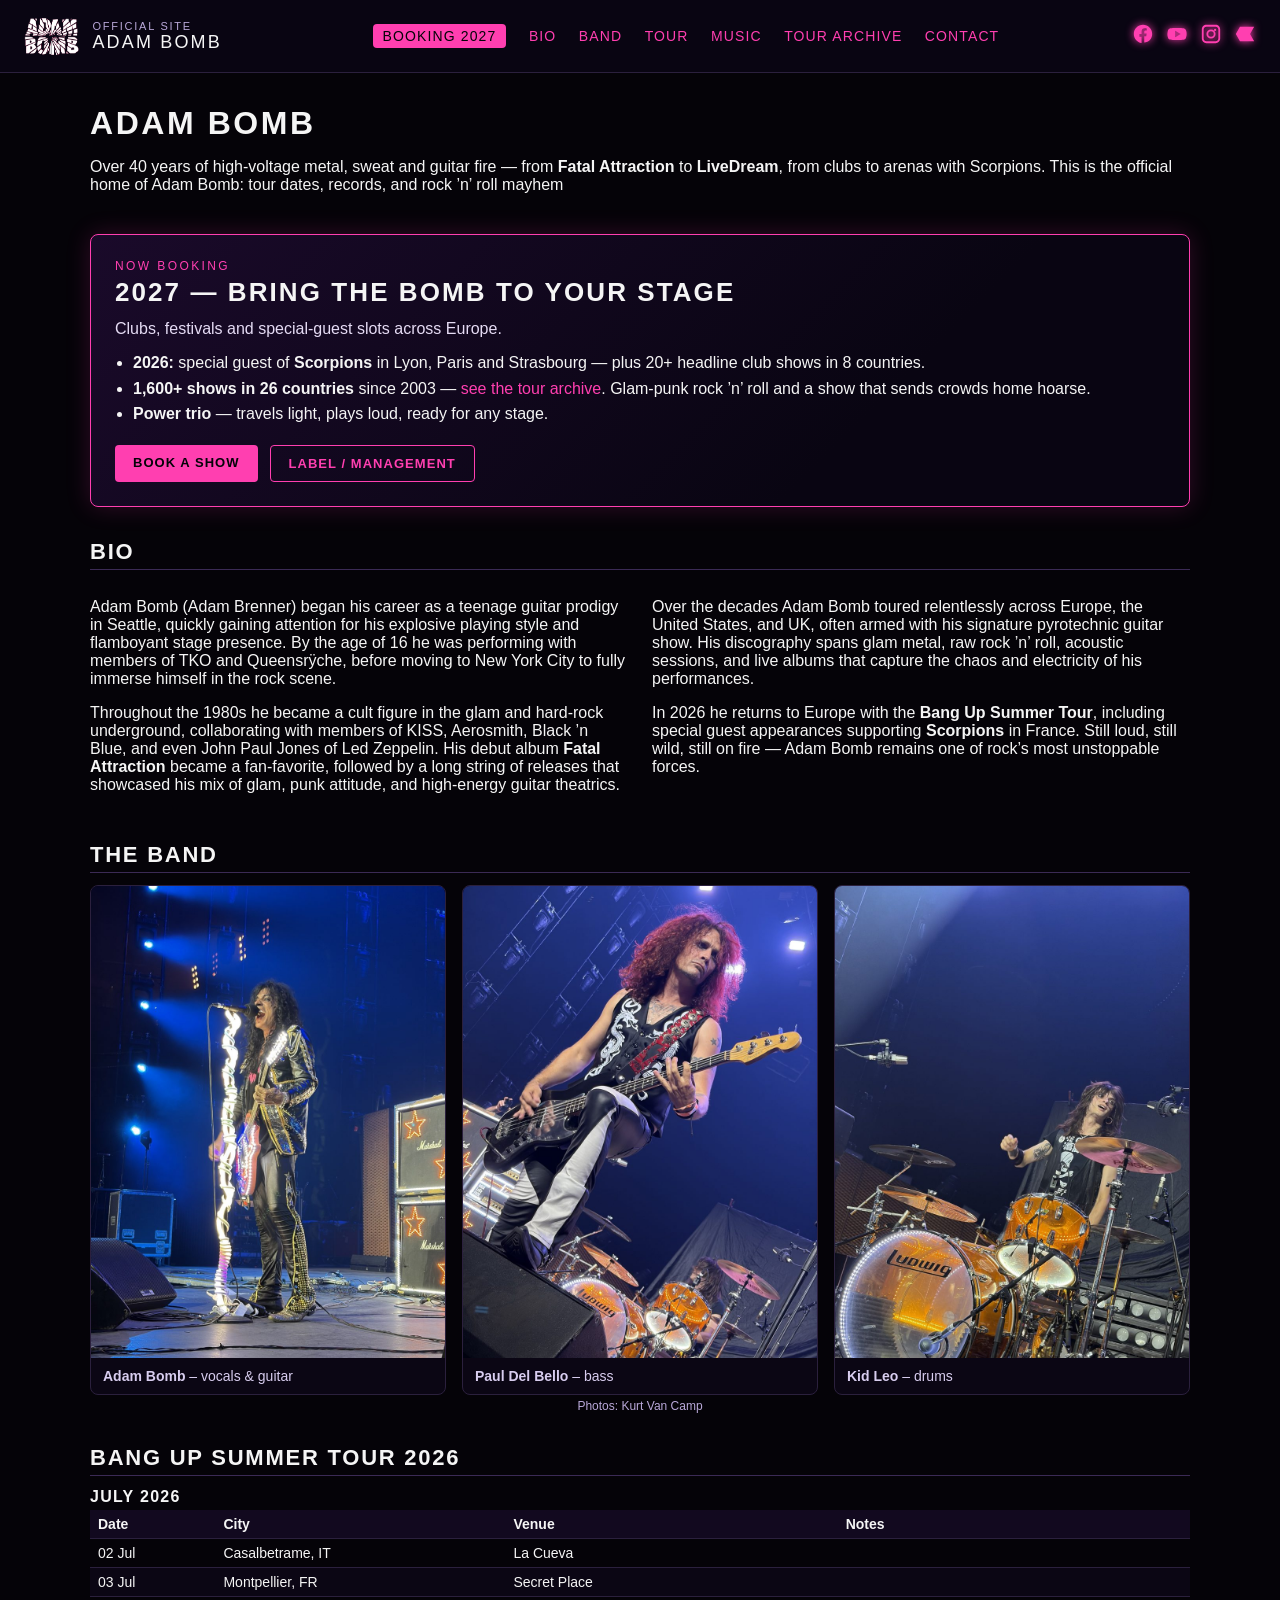
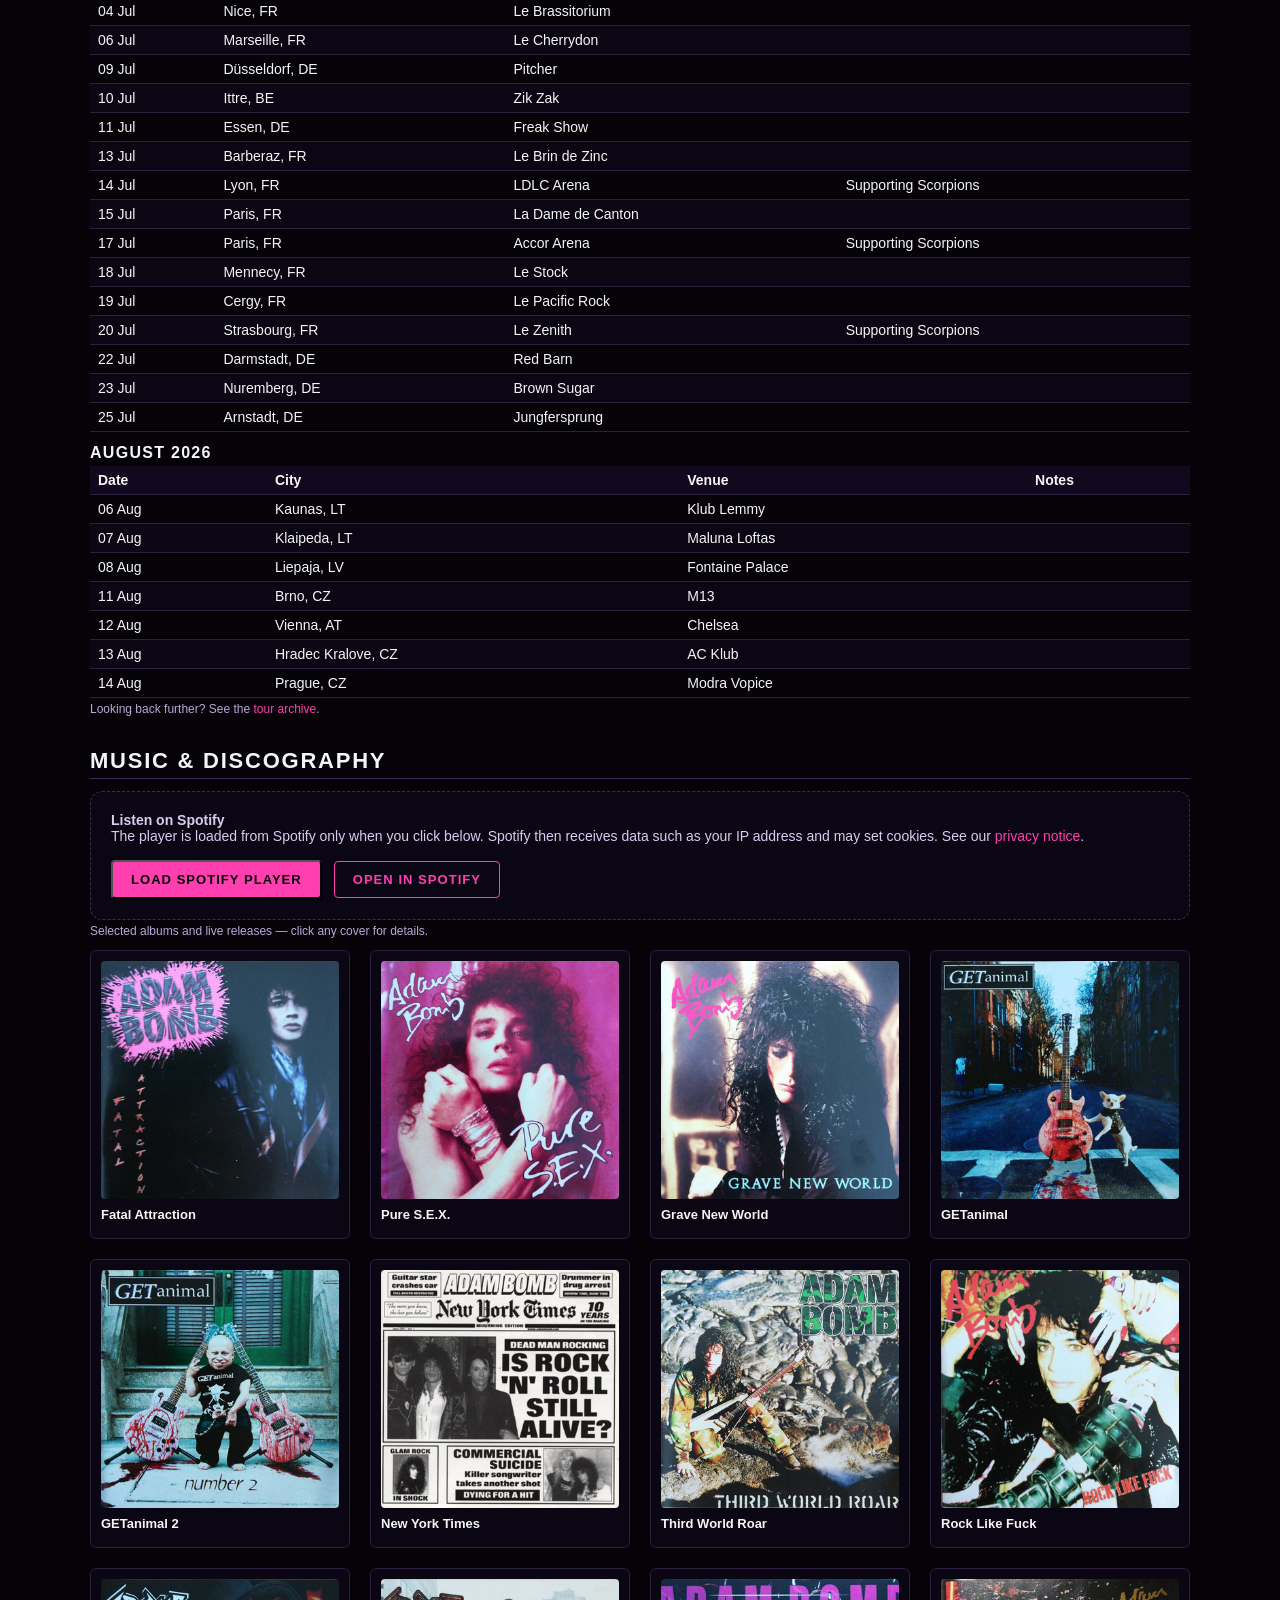
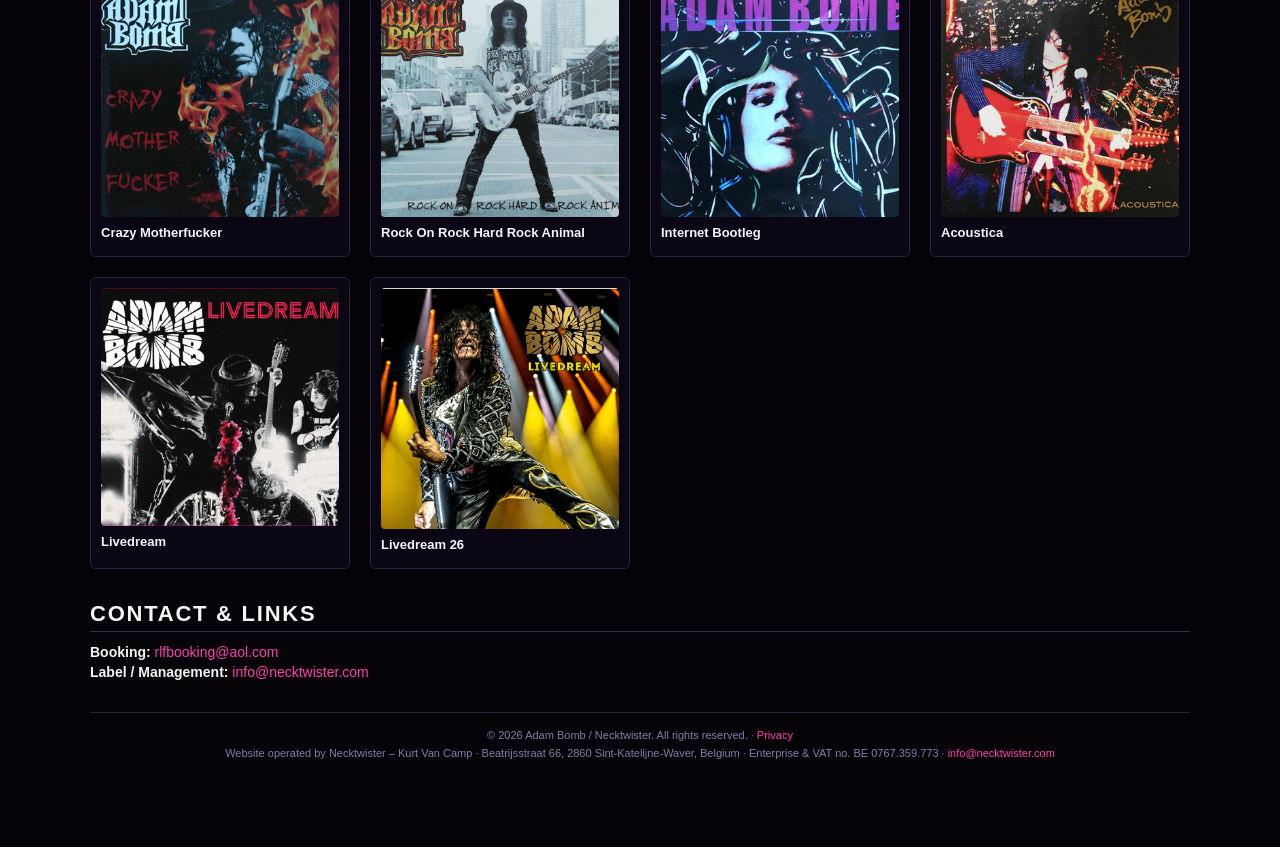
==== index.html @ 9a9ea88e "Footer: correct street name, add VAT Co-Authored-By: Claude Opus 5.5 <noreply@anthropic.com> Claude-" ====
<!DOCTYPE html>
<html lang="en">
<head>
  <meta charset="UTF-8">
  <title>Adam Bomb – Official</title>
  <meta name="viewport" content="width=device-width, initial-scale=1">

  <!-- External CSS -->
  <link rel="stylesheet" href="assets/css/style.css">

  <!-- AUTO TOUR SCRIPT -->
  <script>
    const tourData = {
      "July 2026": [
        { date: "02 Jul", city: "Casalbetrame, IT", venue: "La Cueva", notes: "" },
        { date: "03 Jul", city: "Montpellier, FR", venue: "Secret Place", notes: "" },
        { date: "04 Jul", city: "Nice, FR", venue: "Le Brassitorium", notes: "" },
        { date: "06 Jul", city: "Marseille, FR", venue: "Le Cherrydon", notes: "" },
        { date: "09 Jul", city: "Düsseldorf, DE", venue: "Pitcher", notes: "" },
        { date: "10 Jul", city: "Ittre, BE", venue: "Zik Zak", notes: "" },
        { date: "11 Jul", city: "Essen, DE", venue: "Freak Show", notes: "" },
        { date: "13 Jul", city: "Barberaz, FR", venue: "Le Brin de Zinc", notes: "" },
        { date: "14 Jul", city: "Lyon, FR", venue: "LDLC Arena", notes: "Supporting Scorpions" },
        { date: "15 Jul", city: "Paris, FR", venue: "La Dame de Canton", notes: "" },
        { date: "17 Jul", city: "Paris, FR", venue: "Accor Arena", notes: "Supporting Scorpions" },
        { date: "18 Jul", city: "Mennecy, FR", venue: "Le Stock", notes: "" },
        { date: "19 Jul", city: "Cergy, FR", venue: "Le Pacific Rock", notes: "" },
        { date: "20 Jul", city: "Strasbourg, FR", venue: "Le Zenith", notes: "Supporting Scorpions" },
        { date: "22 Jul", city: "Darmstadt, DE", venue: "Red Barn", notes: "" },
        { date: "23 Jul", city: "Nuremberg, DE", venue: "Brown Sugar", notes: "" },
        { date: "25 Jul", city: "Arnstadt, DE", venue: "Jungfersprung", notes: "" }
      ],
      "August 2026": [
        { date: "06 Aug", city: "Kaunas, LT", venue: "Klub Lemmy", notes: "" },
        { date: "07 Aug", city: "Klaipeda, LT", venue: "Maluna Loftas", notes: "" },
        { date: "08 Aug", city: "Liepaja, LV", venue: "Fontaine Palace", notes: "" },
        { date: "11 Aug", city: "Brno, CZ", venue: "M13", notes: "" },
        { date: "12 Aug", city: "Vienna, AT", venue: "Chelsea", notes: "" },
        { date: "13 Aug", city: "Hradec Kralove, CZ", venue: "AC Klub", notes: "" },
        { date: "14 Aug", city: "Prague, CZ", venue: "Modra Vopice", notes: "" }
      ]
    };

    function renderTourData() {
      const container = document.getElementById("tour-auto");
      container.innerHTML = "";

      Object.keys(tourData).forEach(month => {
        const section = document.createElement("div");

        section.innerHTML = `
          <h3>${month}</h3>
          <div class="table-wrapper">
            <table>
              <thead>
                <tr><th>Date</th><th>City</th><th>Venue</th><th>Notes</th></tr>
              </thead>
              <tbody>
                ${tourData[month].map(show => `
                  <tr>
                    <td>${show.date}</td>
                    <td>${show.city}</td>
                    <td>${show.venue}</td>
                    <td>${show.notes}</td>
                  </tr>
                `).join("")}
              </tbody>
            </table>
          </div>
        `;
        container.appendChild(section);
      });
    }

    document.addEventListener("DOMContentLoaded", renderTourData);
  </script>

</head>

<body>

<header>
  <div class="logo">
    <img src="assets/img/misc/logo.png" alt="Adam Bomb logo">
    <div>
      <div class="logo-sub">Official site</div>
      <div class="logo-title">ADAM BOMB</div>
    </div>
  </div>

  <nav class="main-nav">
    <a href="#booking" class="nav-cta">Booking 2027</a>
    <a href="#bio">Bio</a>
    <a href="#band">Band</a>
    <a href="#tour">Tour</a>
    <a href="#music">Music</a>
    <a href="tour-archive.html">Tour archive</a>
    <a href="#contact">Contact</a>
  </nav>

  <div class="social-icons">
    <a href="https://www.facebook.com/adambomb2020" target="_blank"><img src="assets/img/misc/icon-facebook-pink.svg"></a>
    <a href="https://www.youtube.com/@flashpaper88" target="_blank"><img src="assets/img/misc/icon-youtube-pink.svg"></a>
    <a href="https://www.instagram.com/adambomb.x/" target="_blank"><img src="assets/img/misc/icon-instagram-pink.svg"></a>
    <a href="https://adambomb.bandcamp.com" target="_blank"><img src="assets/img/misc/icon-bandcamp-pink.svg"></a>
  </div>
</header>

<main>

<section class="hero">
  <div class="hero-text">
    <h1>Adam Bomb</h1>
    <p>Over 40 years of high‑voltage metal, sweat and guitar fire — from <strong>Fatal Attraction</strong> to <strong>LiveDream</strong>, from clubs to arenas with Scorpions. This is the official home of Adam Bomb: tour dates, records, and rock ’n’ roll mayhem</p>
  </div>
</section>

<section id="booking" class="booking">
  <div class="booking-kicker">Now booking</div>
  <h2>2027 — Bring the Bomb to your stage</h2>
  <p class="booking-lead">Clubs, festivals and special-guest slots across Europe.</p>
  <ul class="booking-points">
    <li><strong>2026:</strong> special guest of <strong>Scorpions</strong> in Lyon, Paris and Strasbourg — plus 20+ headline club shows in 8 countries.</li>
    <li><strong>1,600+ shows in 26 countries</strong> since 2003 — <a href="tour-archive.html">see the tour archive</a>. Glam-punk rock ’n’ roll and a show that sends crowds home hoarse.</li>
    <li><strong>Power trio</strong> — travels light, plays loud, ready for any stage.</li>
  </ul>
  <div class="booking-actions">
    <a class="btn" href="mailto:rlfbooking@aol.com?subject=Booking%20Adam%20Bomb%202027">Book a show</a>
    <a class="btn btn-ghost" href="mailto:info@necktwister.com?subject=Adam%20Bomb%202027">Label / management</a>
  </div>
</section>

<section id="bio" class="section">
  <h2>Bio</h2>
  <div class="two-col">
    <div>
      <p>Adam Bomb (Adam Brenner) began his career as a teenage guitar prodigy in Seattle, quickly gaining attention for his explosive playing style and flamboyant stage presence. By the age of 16 he was performing with members of TKO and Queensrÿche, before moving to New York City to fully immerse himself in the rock scene.</p>

        <p>Throughout the 1980s he became a cult figure in the glam and hard‑rock underground, collaborating with members of KISS, Aerosmith, Black ’n Blue, and even John Paul Jones of Led Zeppelin. His debut album <strong>Fatal Attraction</strong> became a fan‑favorite, followed by a long string of releases that showcased his mix of glam, punk attitude, and high‑energy guitar theatrics.</p>
      </div>

      <div>
        <p>Over the decades Adam Bomb toured relentlessly across Europe, the United States, and UK, often armed with his signature pyrotechnic guitar show. His discography spans glam metal, raw rock ’n’ roll, acoustic sessions, and live albums that capture the chaos and electricity of his performances.</p>

        <p>In 2026 he returns to Europe with the <strong>Bang Up Summer Tour</strong>, including special guest appearances supporting <strong>Scorpions</strong> in France. Still loud, still wild, still on fire — Adam Bomb remains one of rock’s most unstoppable forces.</p>
    </div>
  </div>
</section>

<section id="band" class="section">
  <h2>The Band</h2>
  <div class="band-grid">
    <figure>
      <img src="assets/img/band/adam-vocals-guitar.jpg" alt="Adam Bomb live on vocals and guitar" loading="lazy">
      <figcaption><strong>Adam Bomb</strong> – vocals &amp; guitar</figcaption>
    </figure>
    <figure>
      <img src="assets/img/band/bass.jpg" alt="Paul Del Bello live on bass" loading="lazy">
      <figcaption><strong>Paul Del Bello</strong> – bass</figcaption>
    </figure>
    <figure>
      <img src="assets/img/band/drums.jpg" alt="Kid Leo live on drums" loading="lazy">
      <figcaption><strong>Kid Leo</strong> – drums</figcaption>
    </figure>
  </div>
  <p class="note center">Photos: Kurt Van Camp</p>
</section>

<section id="tour" class="section">
  <h2>Bang Up Summer Tour 2026</h2>
  <div id="tour-auto"></div>
  <p class="note">Looking back further? See the <a href="tour-archive.html">tour archive</a>.</p>
</section>

<section id="music" class="section">
  <h2>Music & Discography</h2>

  <div class="spotify-consent" id="spotify-consent">
    <p><strong>Listen on Spotify</strong><br>
    The player is loaded from Spotify only when you click below. Spotify then receives data such as your IP address and may set cookies. See our <a href="privacy.html">privacy notice</a>.</p>
    <button type="button" class="btn" id="spotify-load">Load Spotify player</button>
    <a class="btn btn-ghost" href="https://open.spotify.com/playlist/37i9dQZF1DZ06evO0WtPV8" target="_blank" rel="noopener">Open in Spotify</a>
  </div>
  <script>
    document.getElementById("spotify-load").addEventListener("click", function () {
      var box = document.getElementById("spotify-consent");
      var f = document.createElement("iframe");
      f.src = "https://open.spotify.com/embed/playlist/37i9dQZF1DZ06evO0WtPV8";
      f.width = "100%"; f.height = "352"; f.style.border = "0"; f.style.borderRadius = "12px";
      f.allow = "autoplay; clipboard-write; encrypted-media; fullscreen; picture-in-picture";
      f.title = "Adam Bomb on Spotify";
      box.replaceWith(f);
    });
  </script>

  <p class="note">Selected albums and live releases — click any cover for details.</p>

  <div class="discography-grid">

    <article class="release-card">
      <img src="assets/img/albums/fatalattraction.jpg" alt="Fatal Attraction">
      <div class="release-meta"><strong>Fatal Attraction</strong></div>
    </article>

    <article class="release-card">
      <img src="assets/img/albums/puresex.jpg" alt="Pure S.E.X.">
      <div class="release-meta"><strong>Pure S.E.X.</strong></div>
    </article>

    <article class="release-card">
      <img src="assets/img/albums/gravenewworld.jpg" alt="Grave New World">
      <div class="release-meta"><strong>Grave New World</strong></div>
    </article>

    <article class="release-card">
      <img src="assets/img/albums/getanimal1.jpg" alt="GETanimal">
      <div class="release-meta"><strong>GETanimal</strong></div>
    </article>

    <article class="release-card">
      <img src="assets/img/albums/getanimal2.jpg" alt="GETanimal 2">
      <div class="release-meta"><strong>GETanimal 2</strong></div>
    </article>

    <article class="release-card">
      <img src="assets/img/albums/newyorktimes.jpg" alt="New York Times">
      <div class="release-meta"><strong>New York Times</strong></div>
    </article>

    <article class="release-card">
      <img src="assets/img/albums/thirdworldroar.jpg" alt="Third World Roar">
      <div class="release-meta"><strong>Third World Roar</strong></div>
    </article>

    <article class="release-card">
      <img src="assets/img/albums/rocklikefuck.jpg" alt="Rock Like Fuck">
      <div class="release-meta"><strong>Rock Like Fuck</strong></div>
    </article>

    <article class="release-card">
      <img src="assets/img/albums/crazymotherfucker.jpg" alt="Crazy Motherfucker">
      <div class="release-meta"><strong>Crazy Motherfucker</strong></div>
    </article>

    <article class="release-card">
      <img src="assets/img/albums/rockonrockhard.jpg" alt="Rock On Rock Hard Rock Animal">
      <div class="release-meta"><strong>Rock On Rock Hard Rock Animal</strong></div>
    </article>

    <article class="release-card">
      <img src="assets/img/albums/internetbootleg.jpg" alt="Internet Bootleg">
      <div class="release-meta"><strong>Internet Bootleg</strong></div>
    </article>

    <article class="release-card">
      <img src="assets/img/albums/acoustica.jpg" alt="Acoustica">
      <div class="release-meta"><strong>Acoustica</strong></div>
    </article>

    <article class="release-card">
      <img src="assets/img/albums/livedream.jpg" alt="Livedream">
      <div class="release-meta"><strong>Livedream</strong></div>
    </article>

    <!-- NEW LIVEDREAM 26 -->
    <article class="release-card">
      <img src="assets/img/albums/livedream26front.png" alt="Livedream 26">
      <div class="release-meta"><strong>Livedream 26</strong></div>
    </article>

  </div>
</section>

<section id="contact" class="section">
  <h2>Contact & links</h2>
  <ul class="contact-list">
    <li><strong>Booking:</strong> <a href="mailto:rlfbooking@aol.com">rlfbooking@aol.com</a></li>
    <li><strong>Label / Management:</strong> <a href="mailto:info@necktwister.com">info@necktwister.com</a></li>
  </ul>
</section>

<footer>
  © 2026 Adam Bomb / Necktwister. All rights reserved. · <a href="privacy.html">Privacy</a><br><span class="legal-id">Website operated by Necktwister – Kurt Van Camp · Beatrijsstraat 66, 2860 Sint-Katelijne-Waver, Belgium · Enterprise &amp; VAT no. BE 0767.359.773 · <a href="mailto:info@necktwister.com">info@necktwister.com</a></span>
</footer>

</main>

</body>
</html>
---- assets/css/style.css ----
/* GLOBAL */
body {
  margin: 0;
  font-family: Arial, sans-serif;
  background: #050308;
  color: #f5f5f5;
}

a {
  color: #ff3fb0;
  text-decoration: none;
}

a:hover {
  text-decoration: underline;
}

h1, h2, h3 {
  font-family: Impact, Haettenschweiler, "Arial Narrow Bold", sans-serif;
  letter-spacing: 0.08em;
  text-transform: uppercase;
}

h1 { font-size: 32px; margin: 8px 0 4px; }
h2 { font-size: 22px; margin: 32px 0 12px; border-bottom: 1px solid #3b2a55; padding-bottom: 4px; }
h3 { font-size: 16px; margin: 12px 0 4px; }

main {
  max-width: 1100px;
  margin: 0 auto;
  padding: 24px 16px 64px;
}

.section { margin-top: 24px; }

.center { text-align: center; }

.note {
  font-size: 12px;
  color: #b9a8d9;
  margin-top: 4px;
}

/* HEADER */
header {
  display: flex;
  align-items: center;
  justify-content: space-between;
  padding: 16px 24px;
  background: #090512;
  border-bottom: 1px solid #2b203d;
  position: sticky;
  top: 0;
  z-index: 10;
  flex-wrap: wrap;
  gap: 12px;
}

.logo {
  display: flex;
  align-items: center;
  gap: 12px;
}

.logo img {
  height: 40px;
}

.logo-sub {
  font-size: 11px;
  text-transform: uppercase;
  letter-spacing: 0.16em;
  color: #b9a8d9;
}

.logo-title {
  font-size: 18px;
  letter-spacing: 0.12em;
}

/* NAVIGATION */
.main-nav a {
  margin-left: 18px;
  font-size: 14px;
  text-transform: uppercase;
  letter-spacing: 0.08em;
}

/* SOCIAL ICONS */
.social-icons {
  display: flex;
  align-items: center;
  gap: 12px;
}

.social-icons img {
  width: 22px;
  height: 22px;
  filter: drop-shadow(0 0 4px #ff3fb0);
  transition: transform 0.2s ease;
}

.social-icons img:hover {
  transform: scale(1.15);
}

/* HERO */
.hero {
  display: flex;
  flex-wrap: wrap;
  gap: 24px;
  align-items: flex-start;
  margin-bottom: 24px;
}

.hero-text {
  flex: 1 1 260px;
}

/* TWO COLUMN LAYOUT */
.two-col {
  display: flex;
  flex-wrap: wrap;
  gap: 24px;
}

.two-col > div {
  flex: 1 1 260px;
}

/* BAND PHOTO */
.band-photo img {
  width: 100%;
  border-radius: 6px;
  display: block;
}

/* TABLES */
.table-wrapper {
  overflow-x: auto;
}

table {
  width: 100%;
  border-collapse: collapse;
  font-size: 14px;
  min-width: 600px;
}

th, td {
  padding: 6px 8px;
  border-bottom: 1px solid #2b203d;
}

th {
  text-align: left;
  background: #12091f;
}

tr:nth-child(even) td {
  background: #0b0614;
}

/* DISCOGRAPHY GRID */
.discography-grid {
  display: grid;
  grid-template-columns: repeat(auto-fit, minmax(220px, 1fr));
  gap: 20px;
  margin-top: 12px;
}

.release-card {
  background: #0b0614;
  border: 1px solid #2b203d;
  border-radius: 6px;
  padding: 10px;
  display: flex;
  flex-direction: column;
}

.release-card img {
  width: 100%;
  border-radius: 4px;
  margin-bottom: 8px;
  display: block;
}

.release-meta {
  font-size: 13px;
  margin-bottom: 6px;
}

/* CONTACT */
.contact-list {
  list-style: none;
  padding: 0;
  margin: 0;
  font-size: 14px;
}

.contact-list li {
  margin-bottom: 4px;
}

/* FOOTER */
footer {
  text-align: center;
  font-size: 11px;
  color: #8a7aa8;
  padding: 16px 0 24px;
  border-top: 1px solid #2b203d;
  margin-top: 32px;
}

/* MOBILE RESPONSIVE */
@media (max-width: 700px) {

  header {
    flex-direction: column;
    align-items: flex-start;
  }

  .main-nav {
    display: flex;
    flex-wrap: wrap;
    gap: 12px;
    margin-top: 6px;
  }

  .main-nav a {
    margin-left: 0;
  }

  .social-icons {
    margin-top: 6px;
  }

  h1 { font-size: 26px; }
  h2 { font-size: 20px; }
}

/* NAV CTA */
.main-nav a.nav-cta {
  color: #050308;
  background: #ff3fb0;
  padding: 4px 10px;
  border-radius: 4px;
}
.main-nav a.nav-cta:hover { text-decoration: none; background: #ff6cc4; }

/* BOOKING 2027 */
.booking {
  margin: 8px 0 32px;
  padding: 24px;
  border: 1px solid #ff3fb0;
  border-radius: 8px;
  background: linear-gradient(135deg, #1a0a2a 0%, #090512 70%);
  box-shadow: 0 0 24px rgba(255, 63, 176, 0.18);
}
.booking h2 { border-bottom: none; margin: 4px 0 8px; font-size: 26px; }
.booking-kicker {
  font-size: 12px;
  text-transform: uppercase;
  letter-spacing: 0.2em;
  color: #ff3fb0;
}
.booking-lead { font-size: 16px; margin: 0 0 12px; color: #e6dcf5; }
.booking-points { margin: 0 0 18px; padding-left: 18px; line-height: 1.6; }
.booking-actions { display: flex; flex-wrap: wrap; gap: 12px; }
.btn {
  display: inline-block;
  padding: 10px 18px;
  border-radius: 4px;
  background: #ff3fb0;
  color: #050308;
  font-weight: bold;
  text-transform: uppercase;
  letter-spacing: 0.08em;
  font-size: 13px;
}
.btn:hover { text-decoration: none; background: #ff6cc4; }
.btn-ghost { background: transparent; color: #ff3fb0; border: 1px solid #ff3fb0; }
.btn-ghost:hover { background: rgba(255, 63, 176, 0.12); }

/* TOUR ARCHIVE */
.archive-year { margin-top: 28px; }
.archive-year h2 { display: flex; align-items: baseline; gap: 12px; flex-wrap: wrap; }
.archive-year .tour-name { font-size: 14px; color: #b9a8d9; letter-spacing: 0.06em; }
.year-nav { display: flex; flex-wrap: wrap; gap: 8px; margin: 12px 0; }
.year-nav a { border: 1px solid #3b2a55; border-radius: 4px; padding: 3px 9px; font-size: 13px; }

@media (max-width: 700px) {
  .booking { padding: 18px; }
  .booking h2 { font-size: 22px; }
}

/* TOUR ARCHIVE – stats, search, collapsible years */
.archive-stats { display: flex; flex-wrap: wrap; gap: 12px; margin: 4px 0 16px; }
.archive-stats div { flex: 1 1 140px; background: #0b0614; border: 1px solid #2b203d; border-radius: 6px; padding: 12px 14px; }
.archive-stats strong { display: block; font-family: Impact, Haettenschweiler, "Arial Narrow Bold", sans-serif; font-size: 28px; color: #ff3fb0; letter-spacing: 0.04em; }
.archive-stats span { font-size: 12px; color: #b9a8d9; text-transform: uppercase; letter-spacing: 0.12em; }
.archive-tools input { width: 100%; box-sizing: border-box; padding: 10px 12px; font-size: 15px; background: #0b0614; color: #f5f5f5; border: 1px solid #3b2a55; border-radius: 4px; }
.archive-tools input:focus { outline: none; border-color: #ff3fb0; }
details.archive-year { border-bottom: 1px solid #2b203d; padding: 6px 0; margin-top: 0; }
details.archive-year summary { cursor: pointer; display: flex; align-items: baseline; gap: 12px; flex-wrap: wrap; padding: 10px 0; list-style: none; }
details.archive-year summary::-webkit-details-marker { display: none; }
details.archive-year summary::before { content: "+"; color: #ff3fb0; font-weight: bold; width: 12px; }
details.archive-year[open] summary::before { content: "–"; }
details.archive-year .yr { font-family: Impact, Haettenschweiler, "Arial Narrow Bold", sans-serif; font-size: 22px; letter-spacing: 0.08em; }
details.archive-year .count { margin-left: auto; font-size: 12px; color: #8a7aa8; }

/* SPOTIFY CLICK-TO-LOAD + PRIVACY */
.spotify-consent { border: 1px dashed #3b2a55; border-radius: 12px; padding: 20px; background: #0b0614; display: flex; flex-wrap: wrap; gap: 12px; align-items: center; }
.spotify-consent p { flex: 1 1 100%; margin: 0 0 4px; font-size: 14px; color: #d8cdef; }
.legal h2 { font-size: 18px; margin-top: 28px; }
.legal p, .legal li { line-height: 1.6; color: #e6dcf5; }

/* BAND GRID */
.band-grid { display: grid; grid-template-columns: repeat(3, 1fr); gap: 16px; }
.band-grid figure { margin: 0; background: #0b0614; border: 1px solid #2b203d; border-radius: 8px; overflow: hidden; }
.band-grid img { width: 100%; aspect-ratio: 3 / 4; object-fit: cover; display: block; }
.band-grid figcaption { padding: 10px 12px; font-size: 14px; color: #d8cdef; }
@media (max-width: 700px) { .band-grid { grid-template-columns: 1fr; } }
footer .legal-id { display: inline-block; margin-top: 6px; font-size: 11px; color: #8a7aa8; }
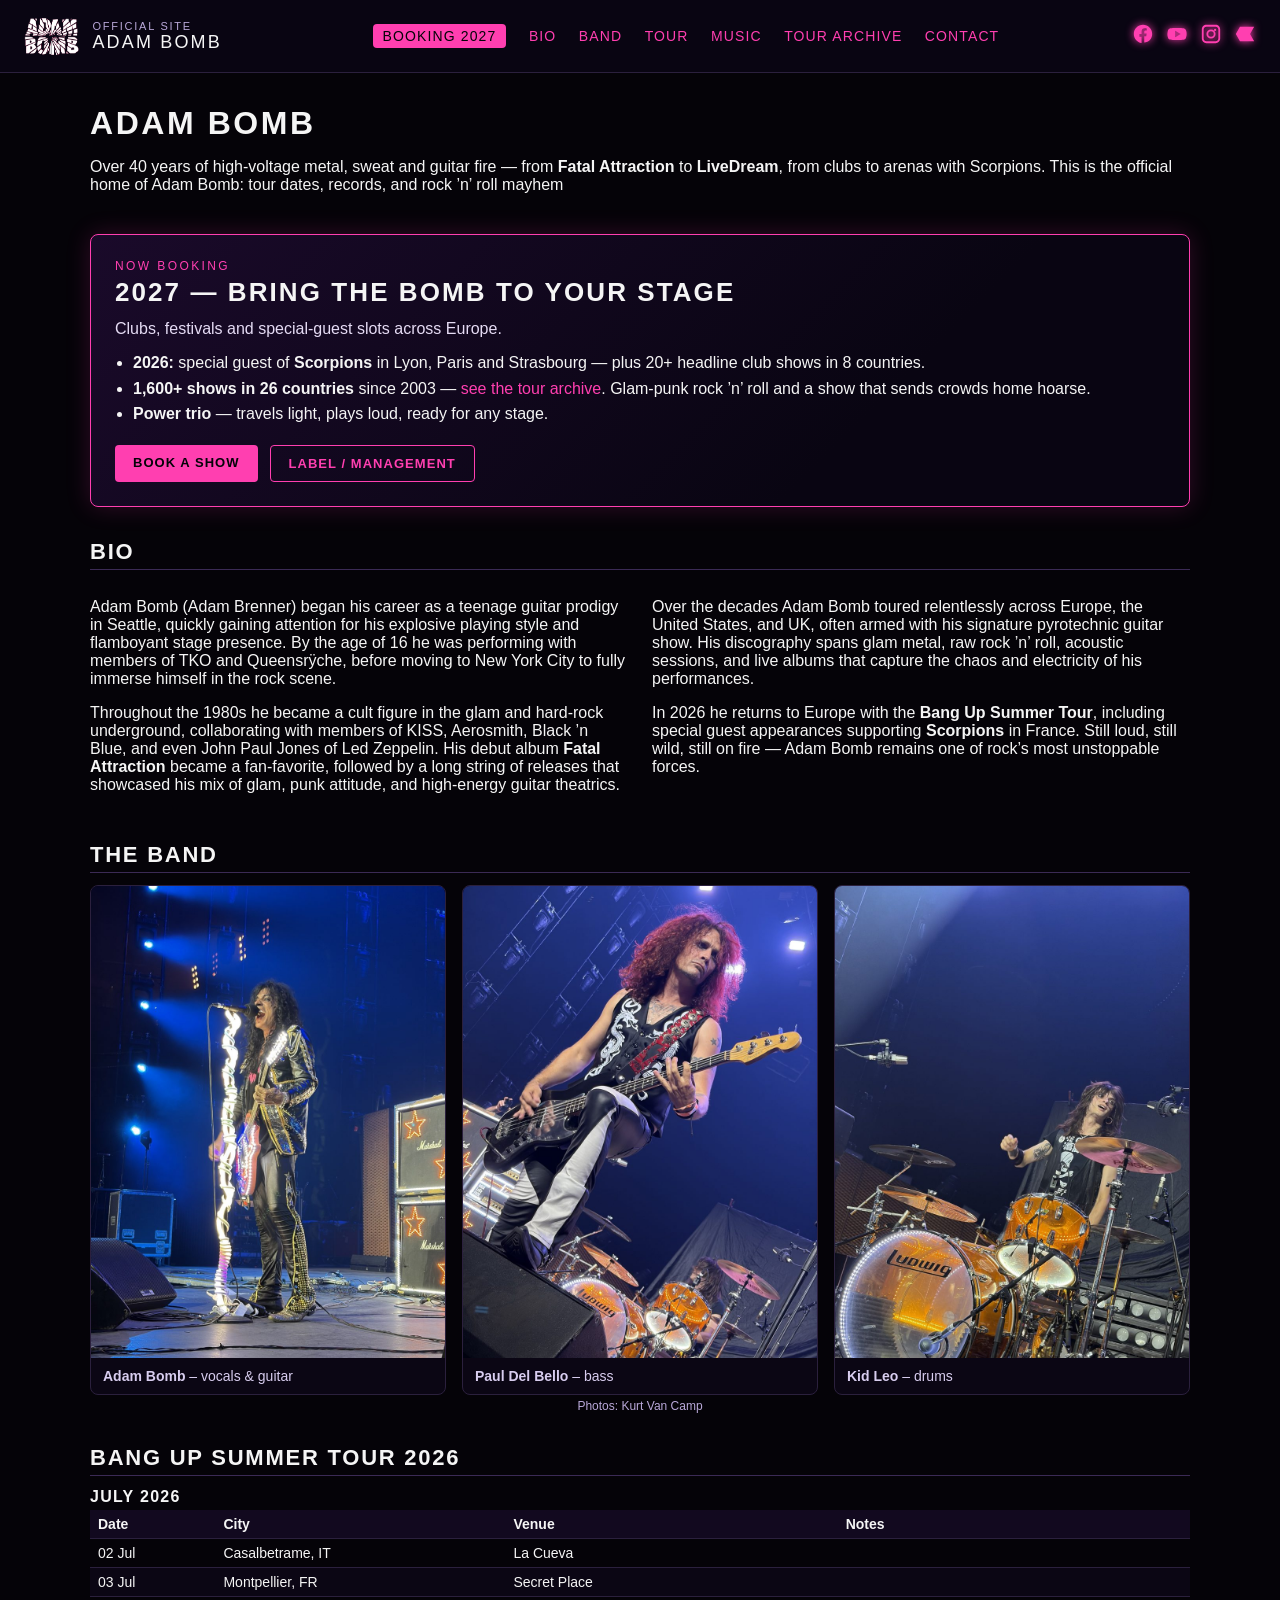
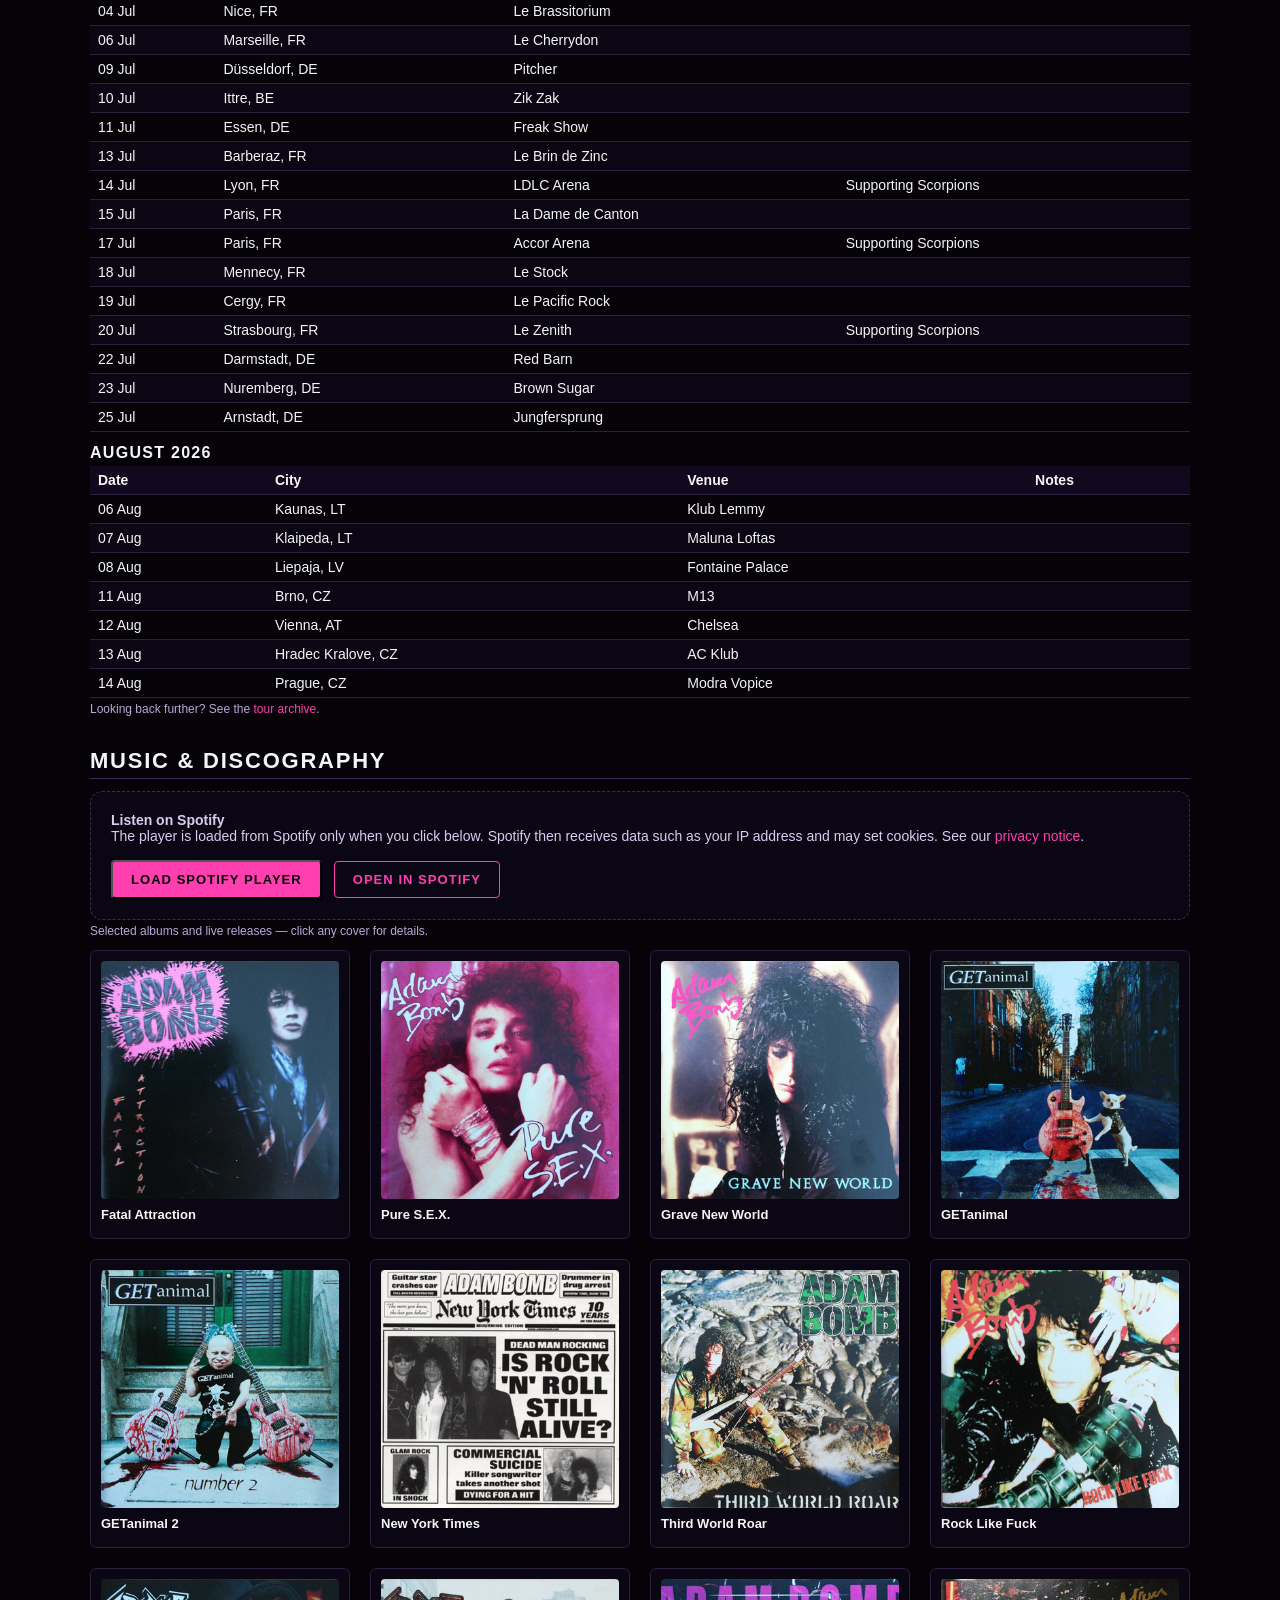
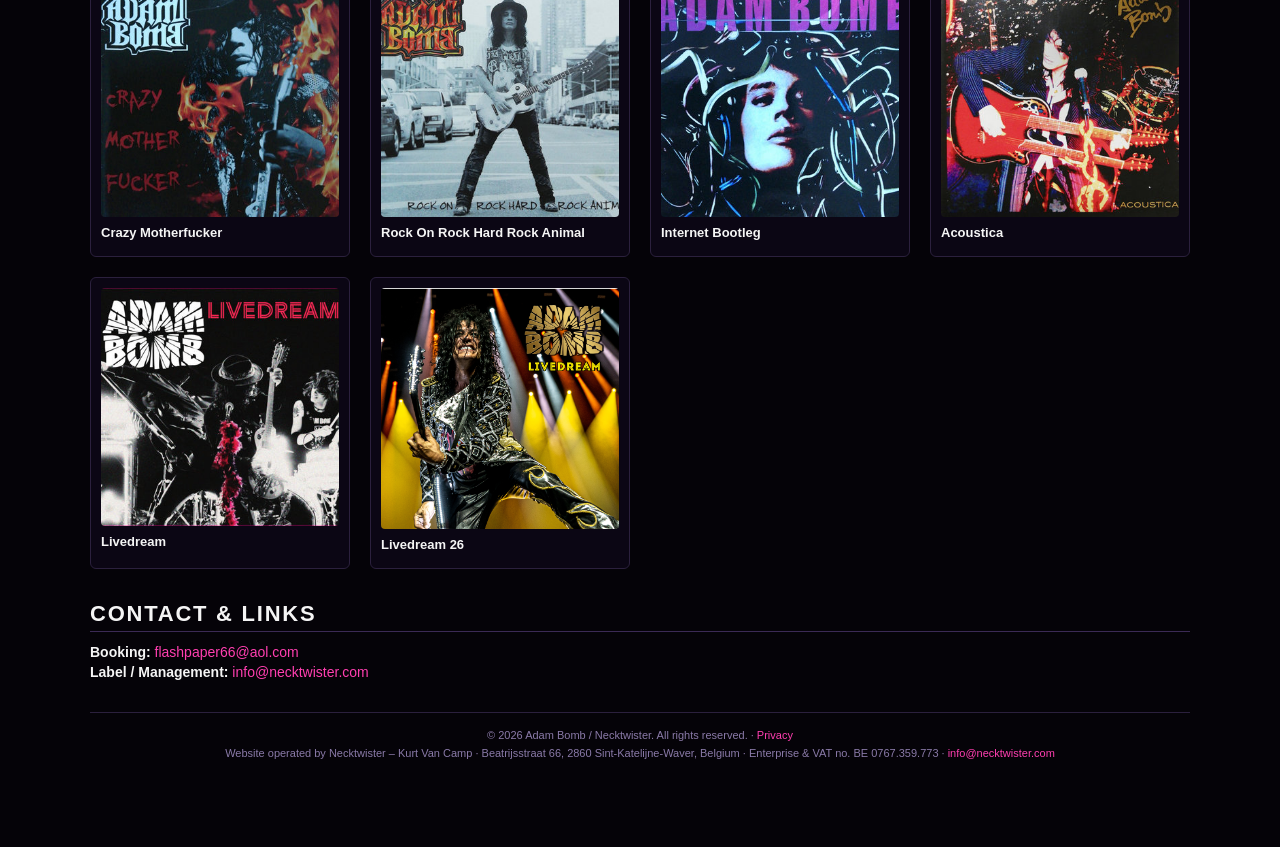
==== commit 8661547f: "Booking email: flashpaper66@aol.com Co-Authored-By: Claude Opus 5.5 <noreply@anthropic.com> Claude-S" ====
--- a/index.html
+++ b/index.html
@@ -125,7 +125,7 @@
     <li><strong>Power trio</strong> — travels light, plays loud, ready for any stage.</li>
   </ul>
   <div class="booking-actions">
-    <a class="btn" href="mailto:rlfbooking@aol.com?subject=Booking%20Adam%20Bomb%202027">Book a show</a>
+    <a class="btn" href="mailto:flashpaper66@aol.com?subject=Booking%20Adam%20Bomb%202027">Book a show</a>
     <a class="btn btn-ghost" href="mailto:info@necktwister.com?subject=Adam%20Bomb%202027">Label / management</a>
   </div>
 </section>
@@ -274,7 +274,7 @@
 <section id="contact" class="section">
   <h2>Contact & links</h2>
   <ul class="contact-list">
-    <li><strong>Booking:</strong> <a href="mailto:rlfbooking@aol.com">rlfbooking@aol.com</a></li>
+    <li><strong>Booking:</strong> <a href="mailto:flashpaper66@aol.com">flashpaper66@aol.com</a></li>
     <li><strong>Label / Management:</strong> <a href="mailto:info@necktwister.com">info@necktwister.com</a></li>
   </ul>
 </section>
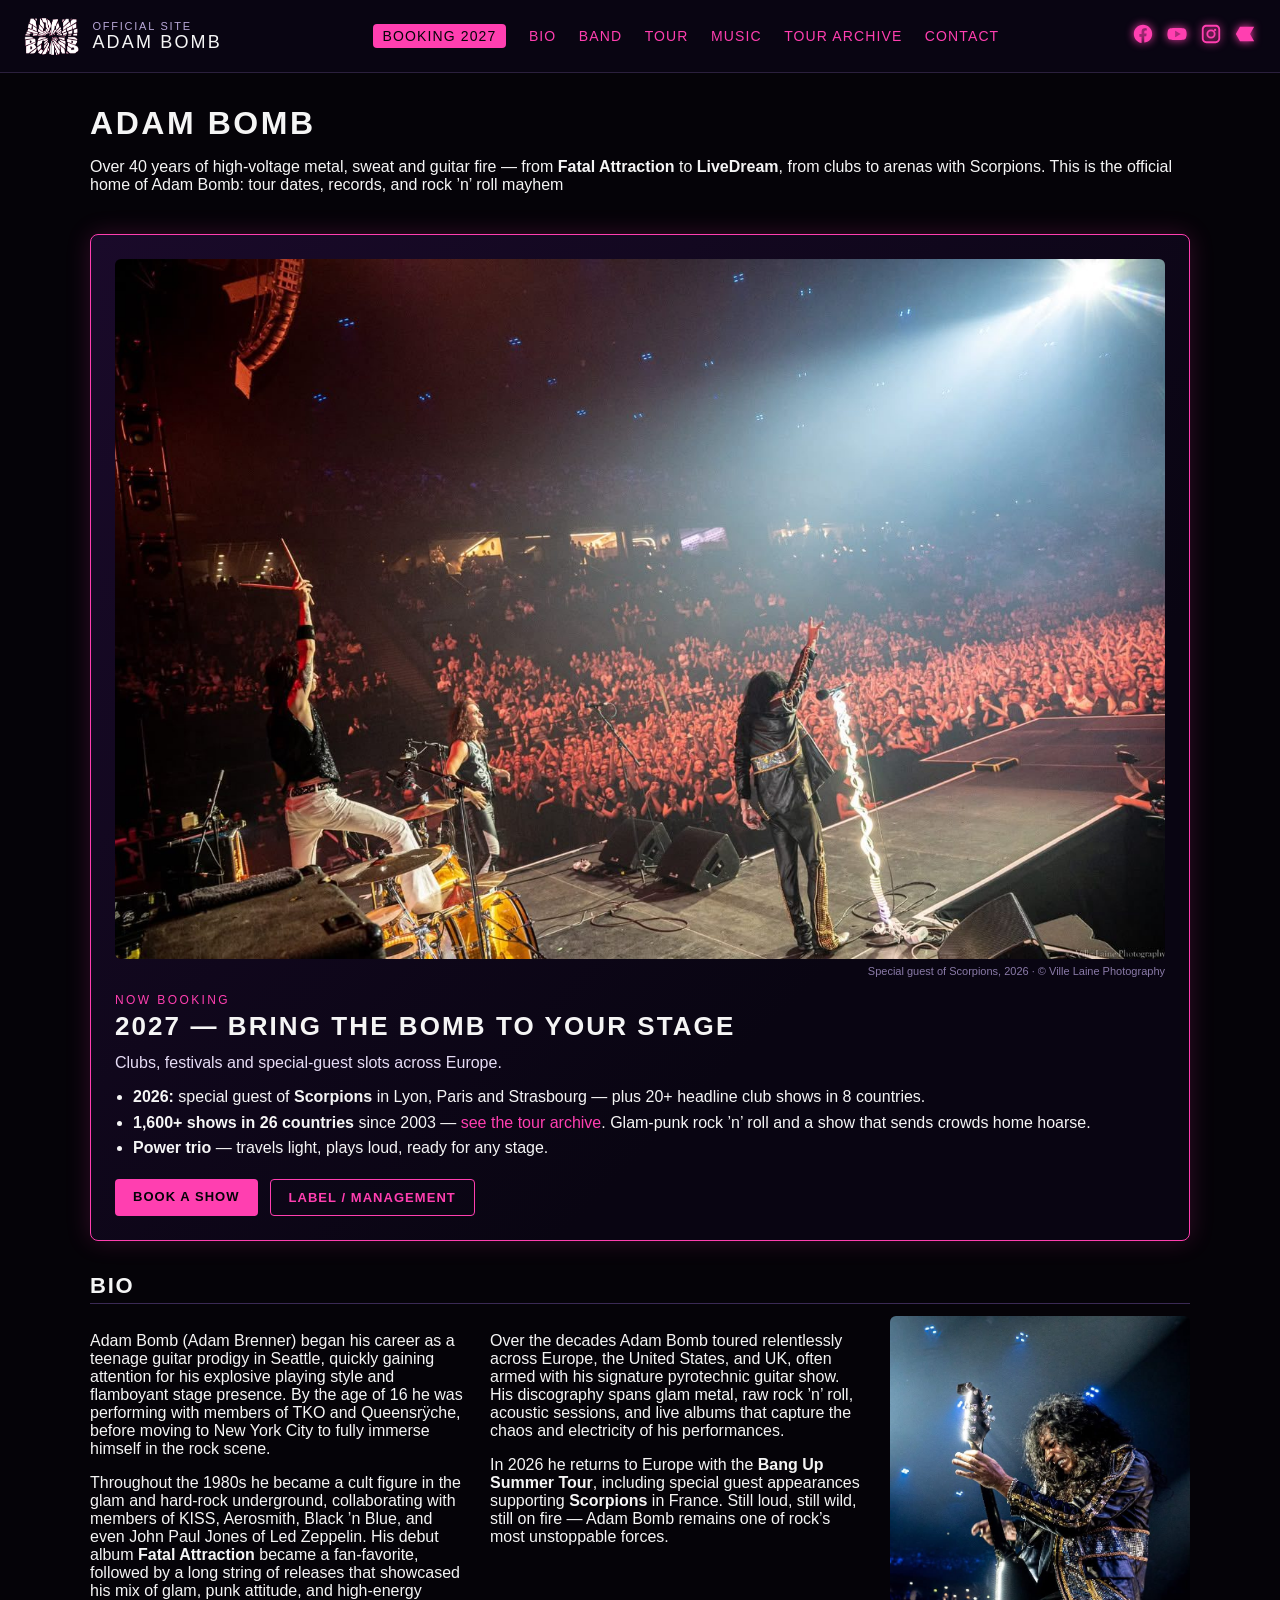
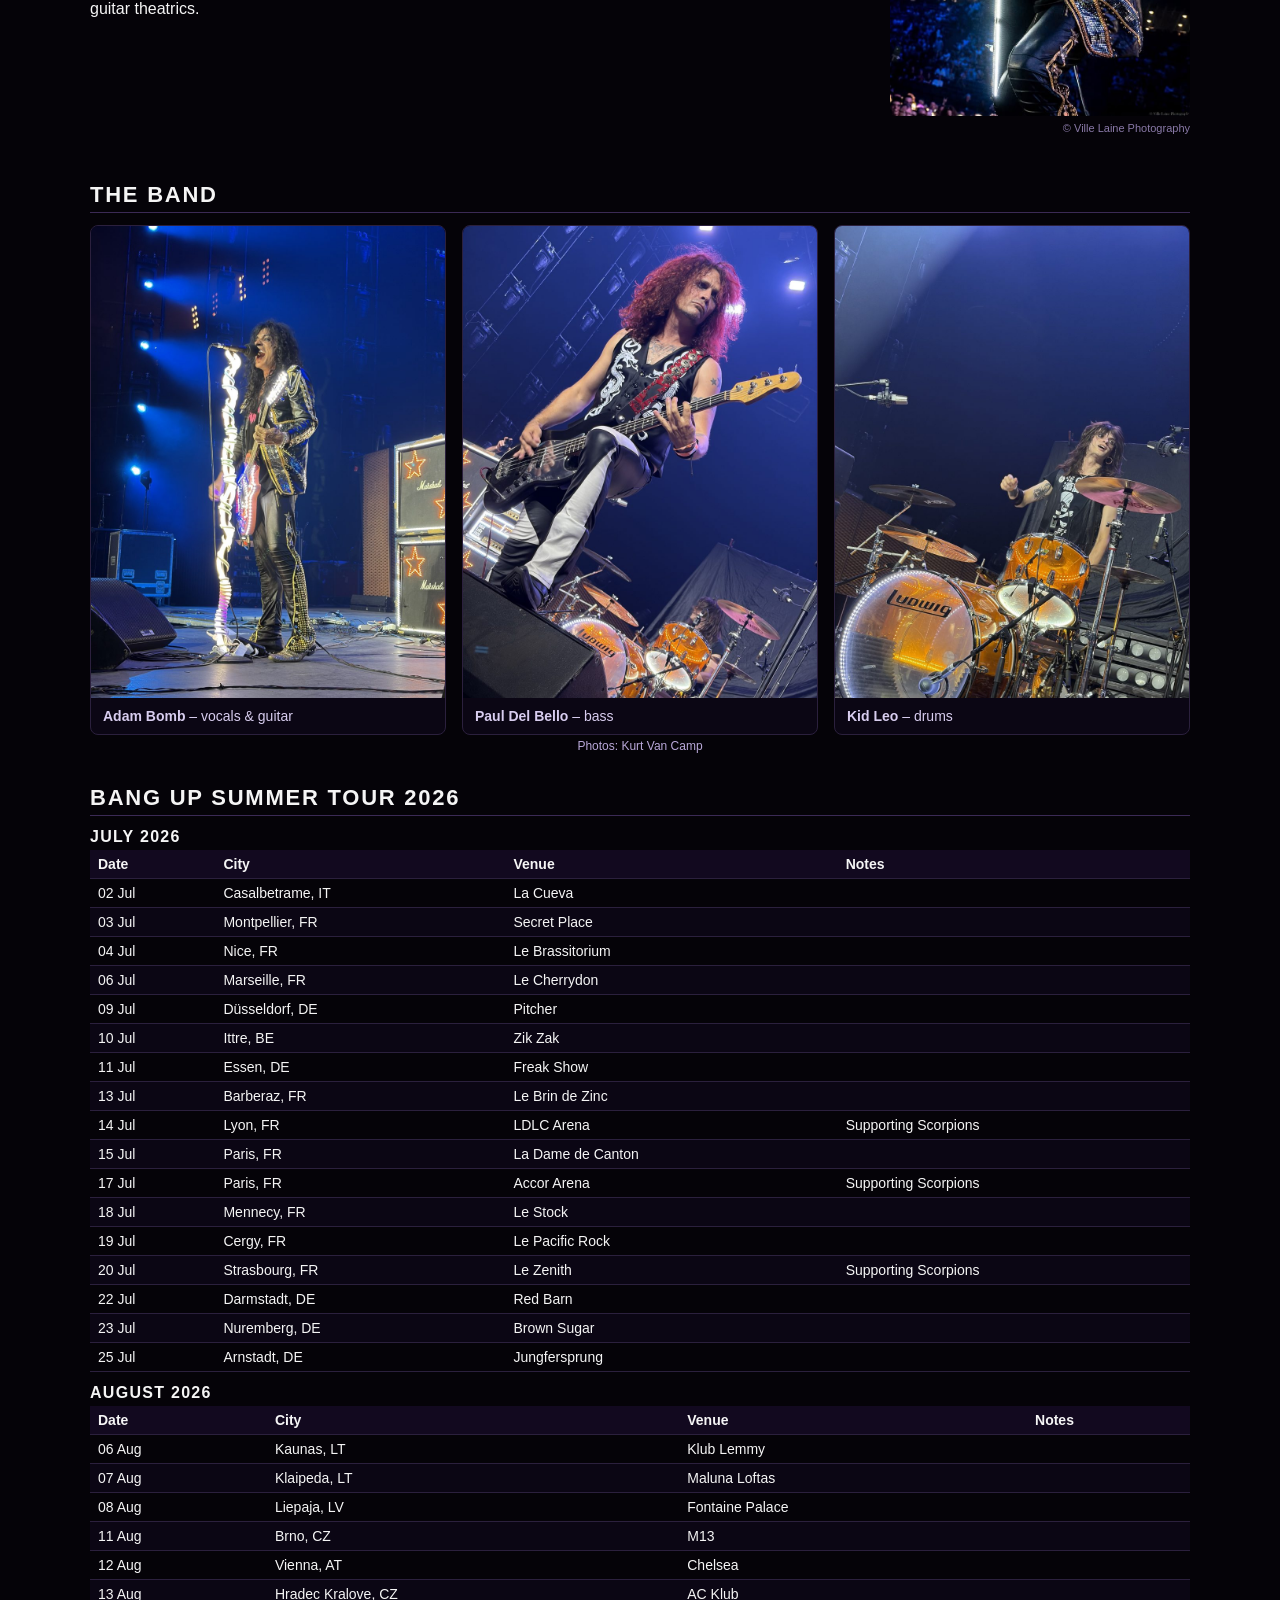
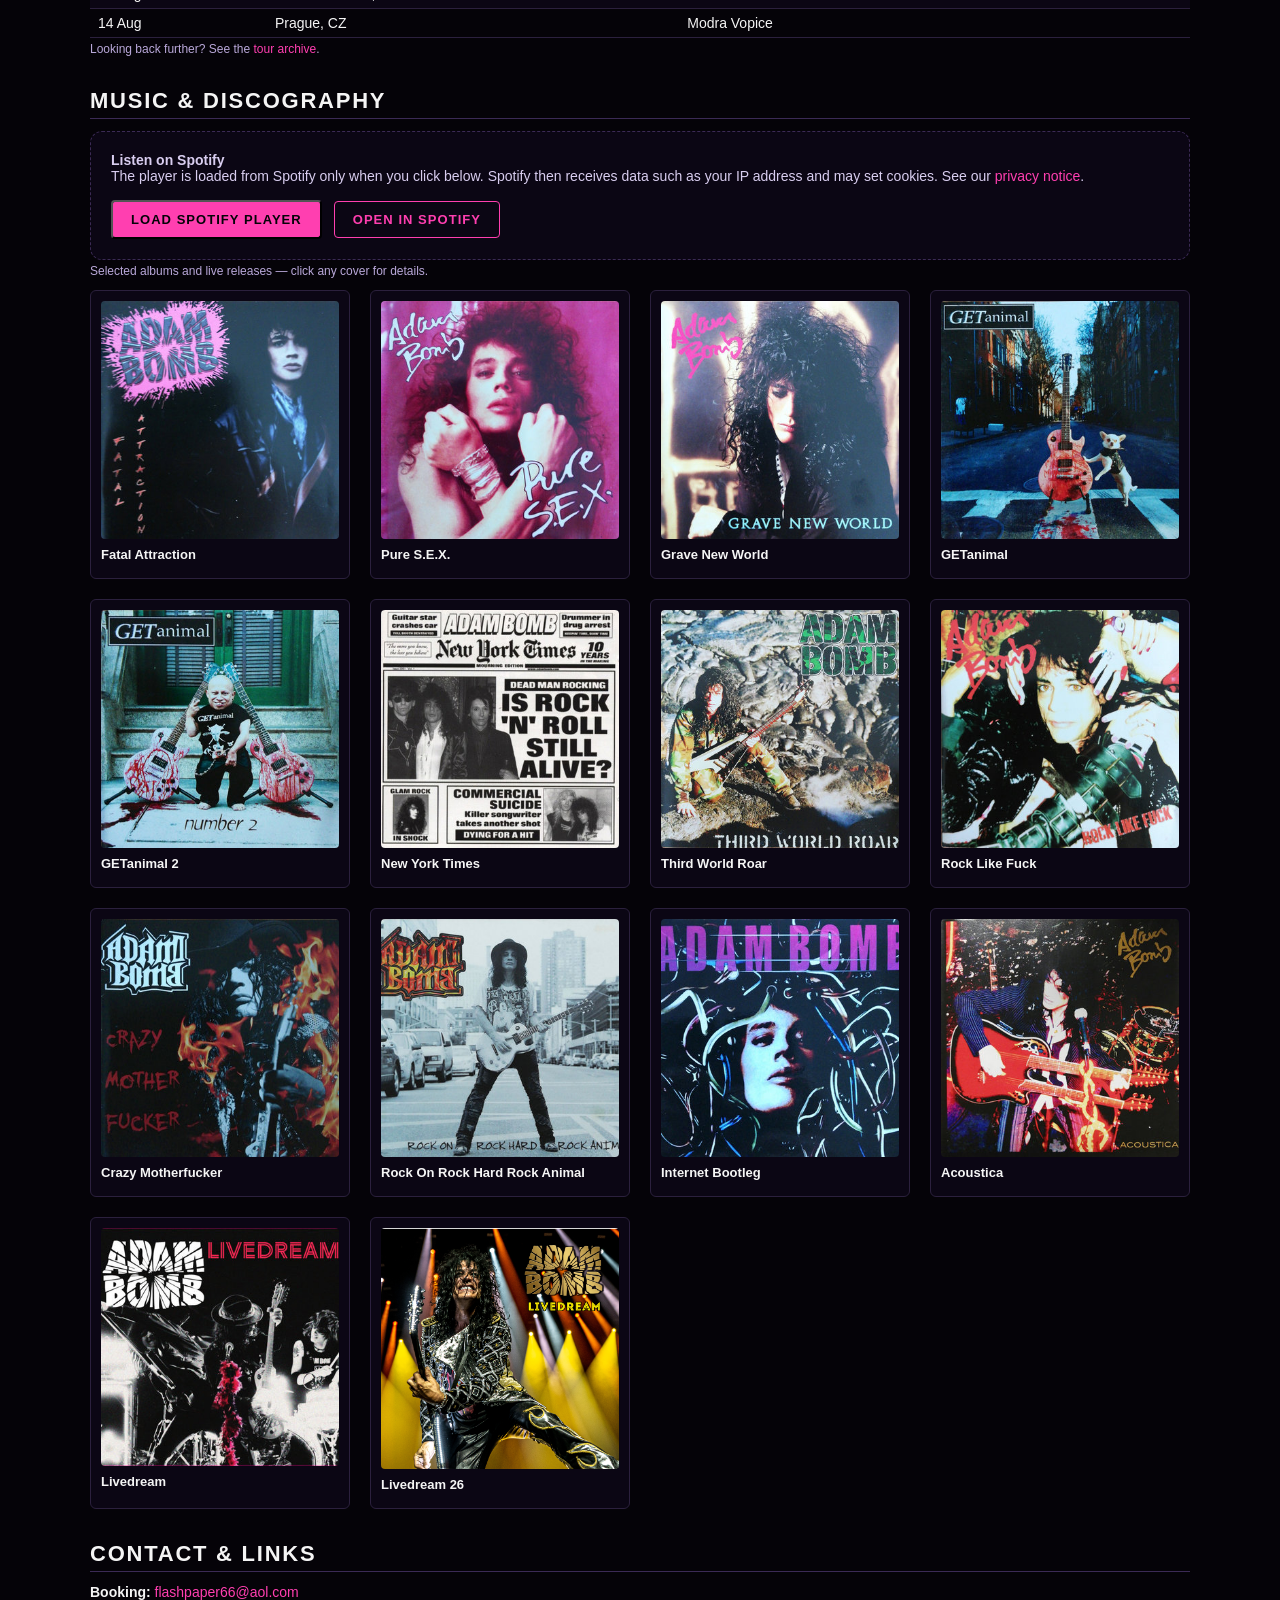
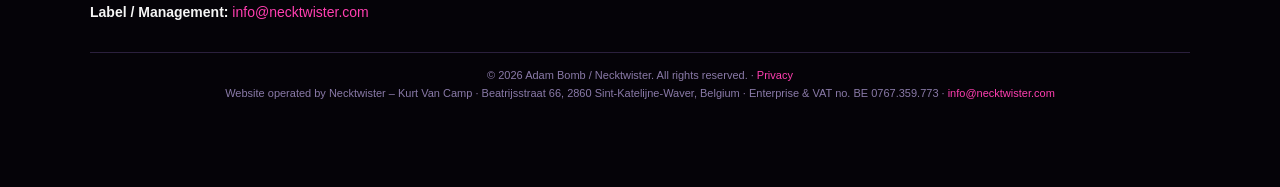
==== commit 764cb2d8: "Arena photos (Ville Laine, Gino Van Lancker) in booking, bio and tour archive Co-Authored-By: Claude" ====
--- a/index.html
+++ b/index.html
@@ -116,6 +116,10 @@
 </section>
 
 <section id="booking" class="booking">
+  <figure class="booking-photo">
+    <img src="assets/img/band/live-accor-arena-crowd.jpg" alt="Adam Bomb on stage in front of a sold-out arena crowd" loading="lazy">
+    <figcaption>Special guest of Scorpions, 2026 · © Ville Laine Photography</figcaption>
+  </figure>
   <div class="booking-kicker">Now booking</div>
   <h2>2027 — Bring the Bomb to your stage</h2>
   <p class="booking-lead">Clubs, festivals and special-guest slots across Europe.</p>
@@ -132,6 +136,10 @@
 
 <section id="bio" class="section">
   <h2>Bio</h2>
+  <figure class="bio-photo">
+    <img src="assets/img/band/adam-live-closeup.jpg" alt="Adam Bomb playing guitar live" loading="lazy">
+    <figcaption>© Ville Laine Photography</figcaption>
+  </figure>
   <div class="two-col">
     <div>
       <p>Adam Bomb (Adam Brenner) began his career as a teenage guitar prodigy in Seattle, quickly gaining attention for his explosive playing style and flamboyant stage presence. By the age of 16 he was performing with members of TKO and Queensrÿche, before moving to New York City to fully immerse himself in the rock scene.</p>
--- a/assets/css/style.css
+++ b/assets/css/style.css
@@ -322,3 +322,13 @@
 .band-grid figcaption { padding: 10px 12px; font-size: 14px; color: #d8cdef; }
 @media (max-width: 700px) { .band-grid { grid-template-columns: 1fr; } }
 footer .legal-id { display: inline-block; margin-top: 6px; font-size: 11px; color: #8a7aa8; }
+
+/* LIVE PHOTOS */
+.booking-photo, .archive-photo, .bio-photo { margin: 0 0 16px; }
+.booking-photo img, .archive-photo img { width: 100%; display: block; border-radius: 6px; aspect-ratio: 3 / 2; object-fit: cover; }
+.bio-photo { float: right; width: 300px; margin: 0 0 16px 24px; }
+.bio-photo img { width: 100%; display: block; border-radius: 6px; }
+.booking-photo figcaption, .archive-photo figcaption, .bio-photo figcaption { font-size: 11px; color: #8a7aa8; margin-top: 6px; text-align: right; }
+#bio::after { content: ""; display: block; clear: both; }
+@media (max-width: 700px) { .bio-photo { float: none; width: 100%; margin: 0 0 16px; } }
+.archive-photo img { aspect-ratio: 2 / 1; object-position: center 70%; }
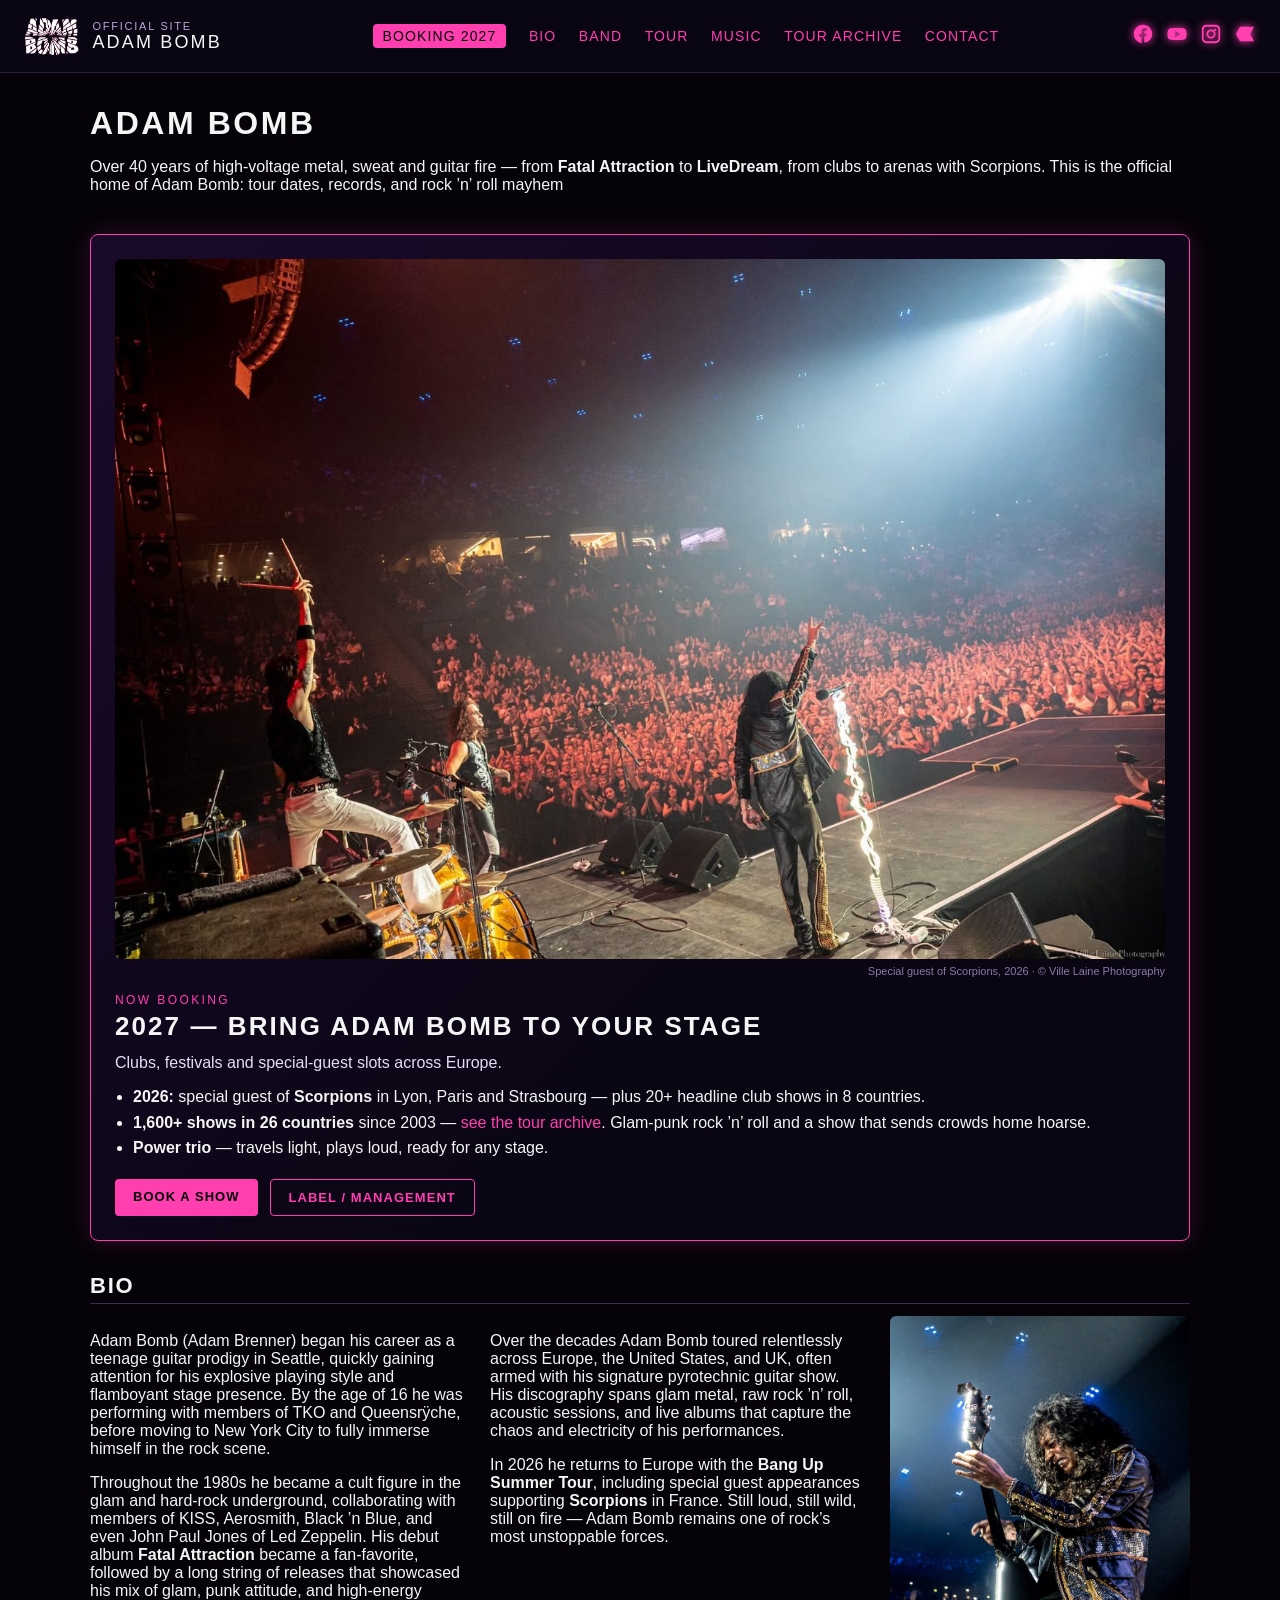
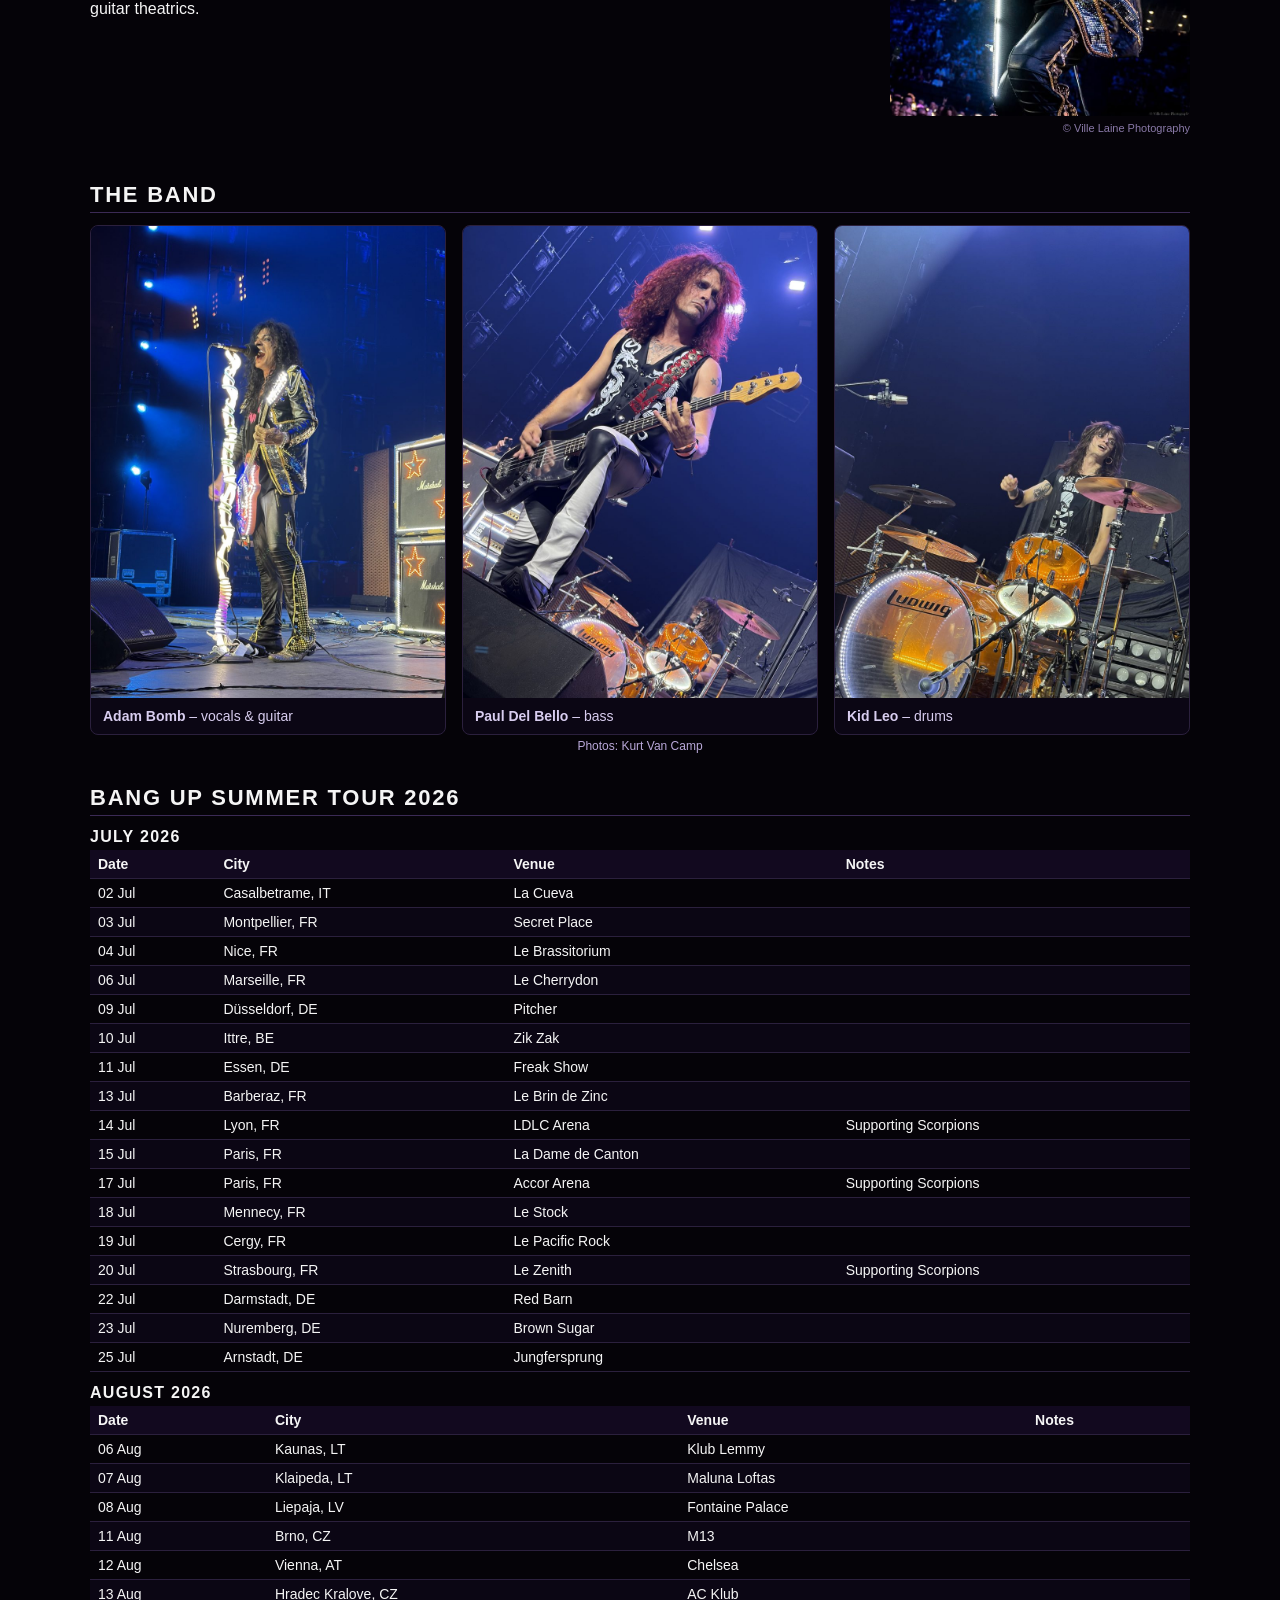
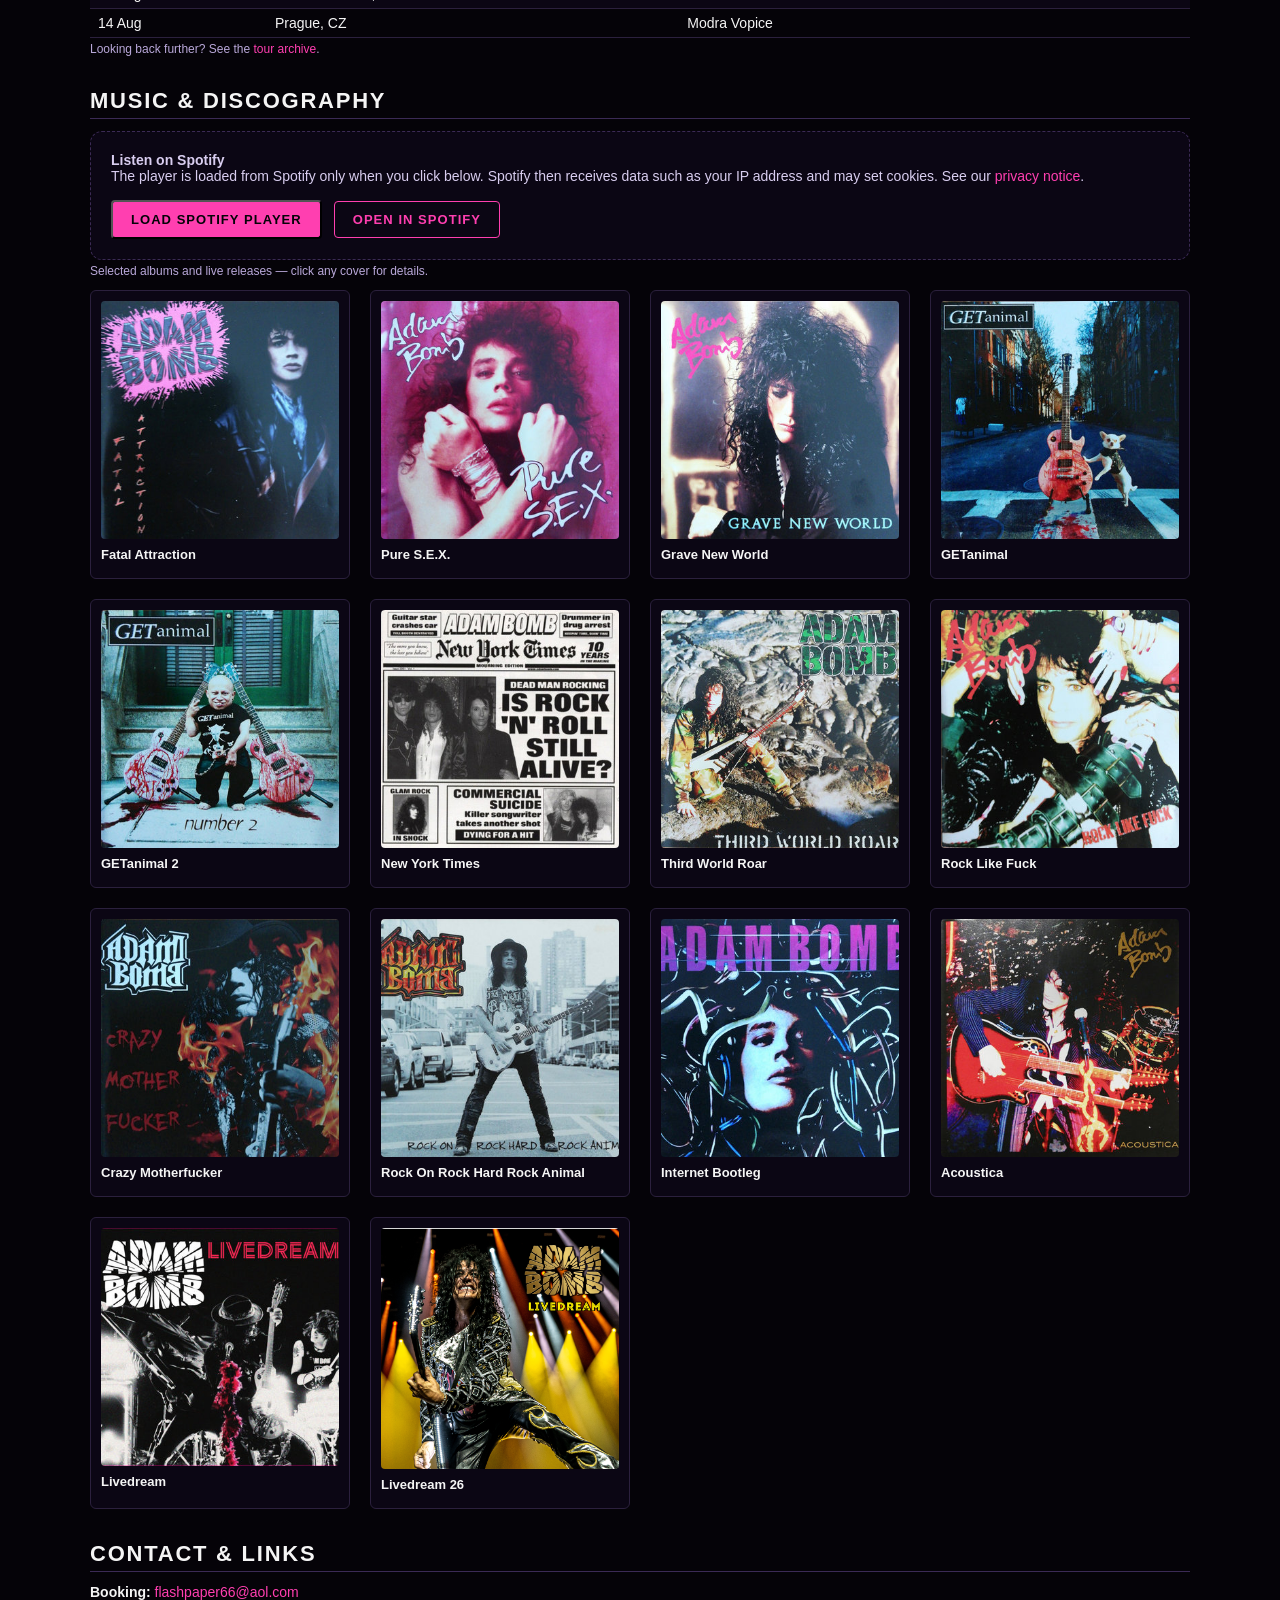
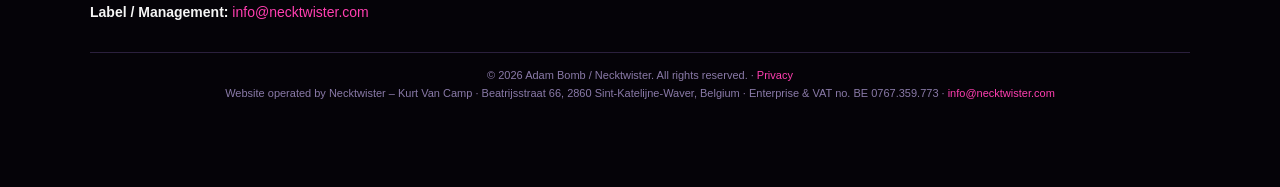
==== commit 4f9cc314: "Booking headline: Bring Adam Bomb to your stage Co-Authored-By: Claude Opus 5.5 <noreply@anthropic.c" ====
--- a/index.html
+++ b/index.html
@@ -121,7 +121,7 @@
     <figcaption>Special guest of Scorpions, 2026 · © Ville Laine Photography</figcaption>
   </figure>
   <div class="booking-kicker">Now booking</div>
-  <h2>2027 — Bring the Bomb to your stage</h2>
+  <h2>2027 — Bring Adam Bomb to your stage</h2>
   <p class="booking-lead">Clubs, festivals and special-guest slots across Europe.</p>
   <ul class="booking-points">
     <li><strong>2026:</strong> special guest of <strong>Scorpions</strong> in Lyon, Paris and Strasbourg — plus 20+ headline club shows in 8 countries.</li>
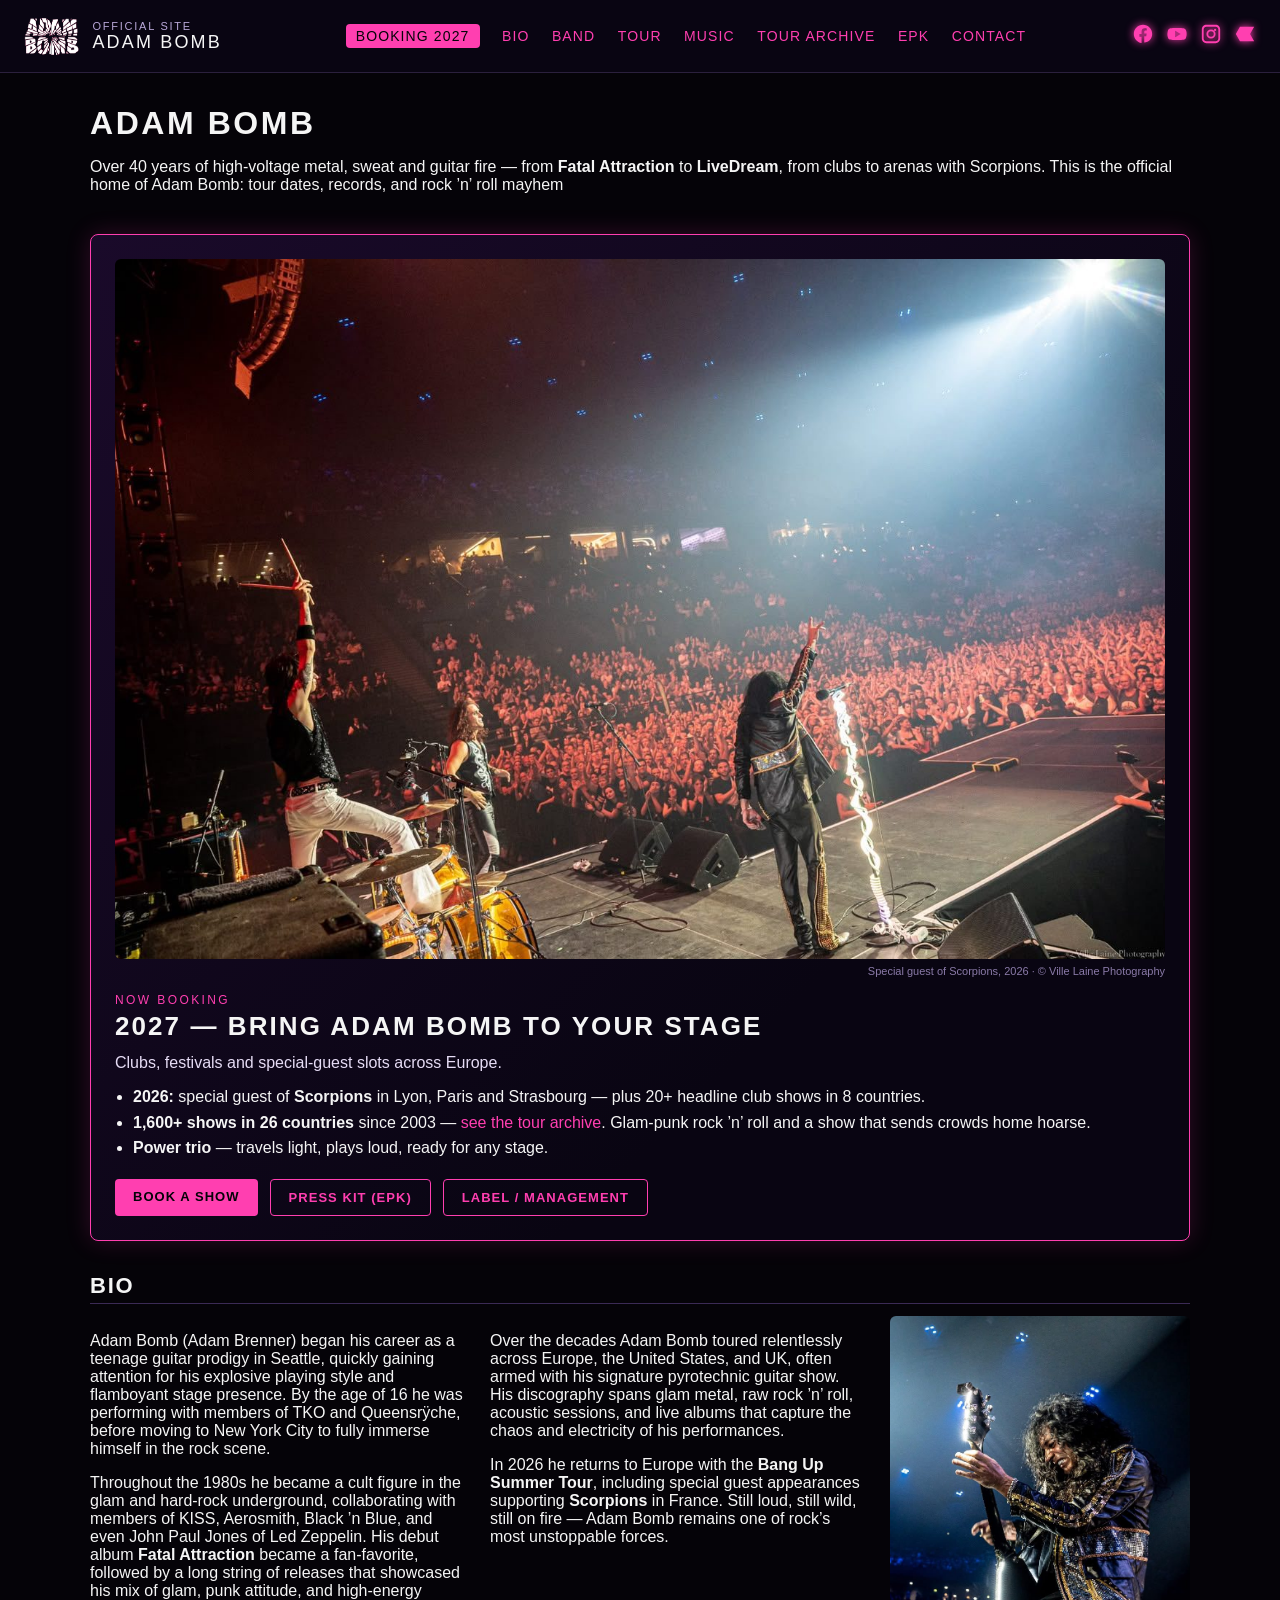
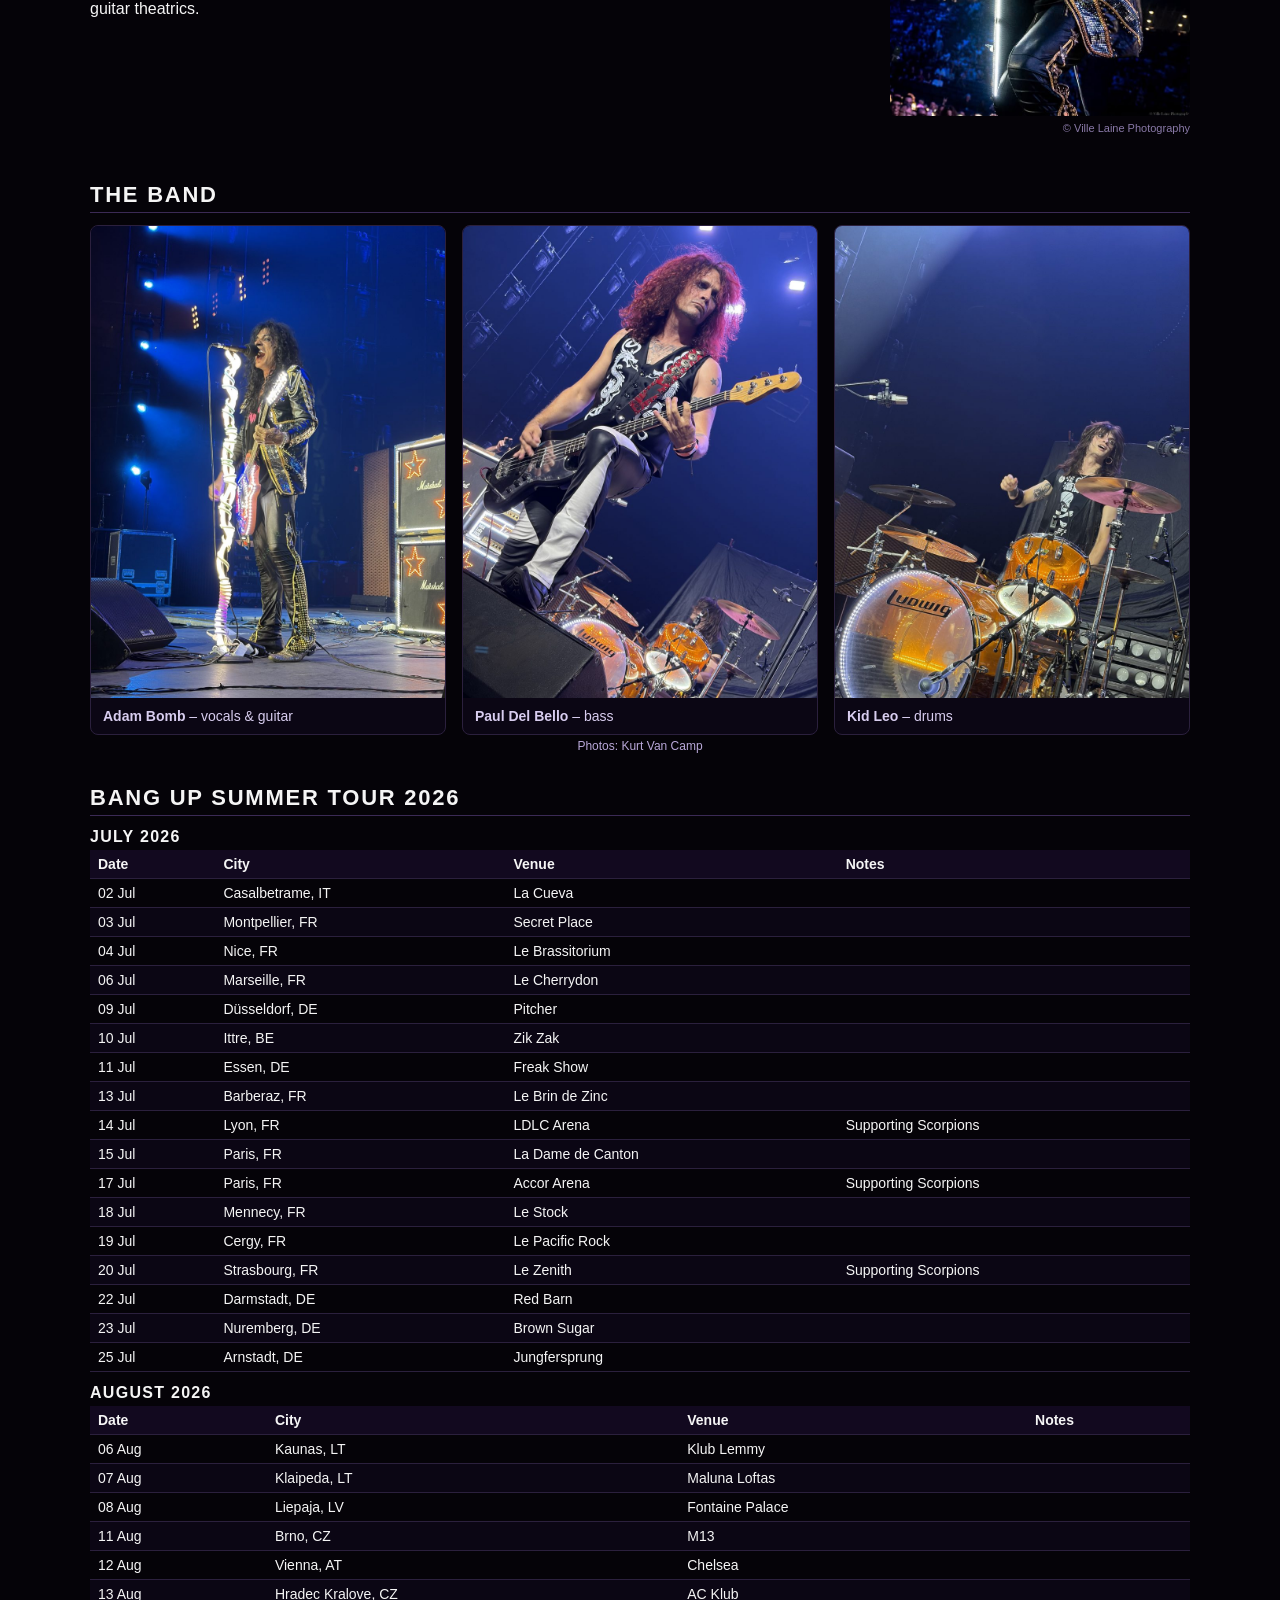
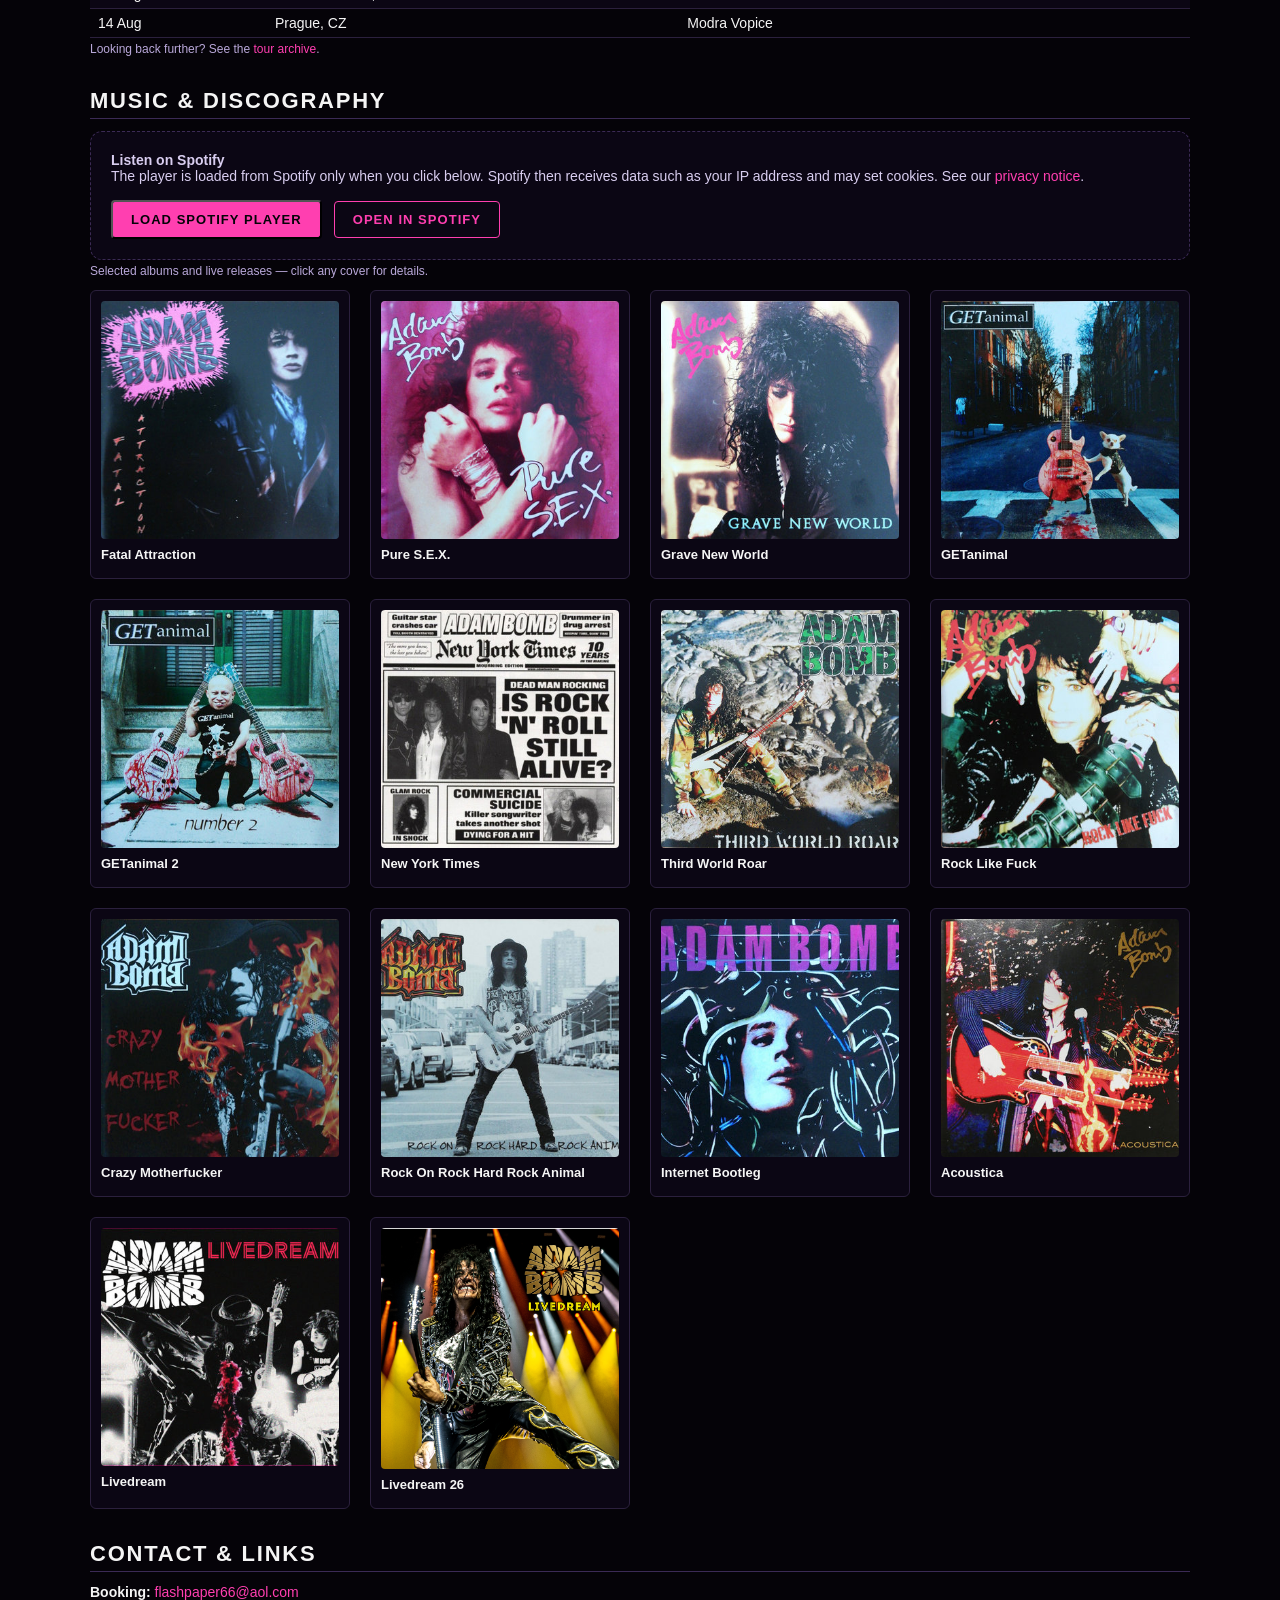
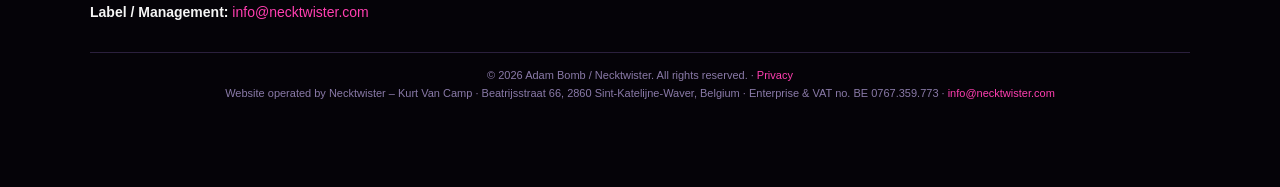
==== commit dea92ac7: "Add EPK page with downloadable PDF and press photos - epk.html: pitch, Accor Arena video, Lyon photo" ====
--- a/index.html
+++ b/index.html
@@ -1,297 +1,311 @@
-<!DOCTYPE html>
-<html lang="en">
-<head>
-  <meta charset="UTF-8">
-  <title>Adam Bomb – Official</title>
-  <meta name="viewport" content="width=device-width, initial-scale=1">
-
-  <!-- External CSS -->
-  <link rel="stylesheet" href="assets/css/style.css">
-
-  <!-- AUTO TOUR SCRIPT -->
-  <script>
-    const tourData = {
-      "July 2026": [
-        { date: "02 Jul", city: "Casalbetrame, IT", venue: "La Cueva", notes: "" },
-        { date: "03 Jul", city: "Montpellier, FR", venue: "Secret Place", notes: "" },
-        { date: "04 Jul", city: "Nice, FR", venue: "Le Brassitorium", notes: "" },
-        { date: "06 Jul", city: "Marseille, FR", venue: "Le Cherrydon", notes: "" },
-        { date: "09 Jul", city: "Düsseldorf, DE", venue: "Pitcher", notes: "" },
-        { date: "10 Jul", city: "Ittre, BE", venue: "Zik Zak", notes: "" },
-        { date: "11 Jul", city: "Essen, DE", venue: "Freak Show", notes: "" },
-        { date: "13 Jul", city: "Barberaz, FR", venue: "Le Brin de Zinc", notes: "" },
-        { date: "14 Jul", city: "Lyon, FR", venue: "LDLC Arena", notes: "Supporting Scorpions" },
-        { date: "15 Jul", city: "Paris, FR", venue: "La Dame de Canton", notes: "" },
-        { date: "17 Jul", city: "Paris, FR", venue: "Accor Arena", notes: "Supporting Scorpions" },
-        { date: "18 Jul", city: "Mennecy, FR", venue: "Le Stock", notes: "" },
-        { date: "19 Jul", city: "Cergy, FR", venue: "Le Pacific Rock", notes: "" },
-        { date: "20 Jul", city: "Strasbourg, FR", venue: "Le Zenith", notes: "Supporting Scorpions" },
-        { date: "22 Jul", city: "Darmstadt, DE", venue: "Red Barn", notes: "" },
-        { date: "23 Jul", city: "Nuremberg, DE", venue: "Brown Sugar", notes: "" },
-        { date: "25 Jul", city: "Arnstadt, DE", venue: "Jungfersprung", notes: "" }
-      ],
-      "August 2026": [
-        { date: "06 Aug", city: "Kaunas, LT", venue: "Klub Lemmy", notes: "" },
-        { date: "07 Aug", city: "Klaipeda, LT", venue: "Maluna Loftas", notes: "" },
-        { date: "08 Aug", city: "Liepaja, LV", venue: "Fontaine Palace", notes: "" },
-        { date: "11 Aug", city: "Brno, CZ", venue: "M13", notes: "" },
-        { date: "12 Aug", city: "Vienna, AT", venue: "Chelsea", notes: "" },
-        { date: "13 Aug", city: "Hradec Kralove, CZ", venue: "AC Klub", notes: "" },
-        { date: "14 Aug", city: "Prague, CZ", venue: "Modra Vopice", notes: "" }
-      ]
-    };
-
-    function renderTourData() {
-      const container = document.getElementById("tour-auto");
-      container.innerHTML = "";
-
-      Object.keys(tourData).forEach(month => {
-        const section = document.createElement("div");
-
-        section.innerHTML = `
-          <h3>${month}</h3>
-          <div class="table-wrapper">
-            <table>
-              <thead>
-                <tr><th>Date</th><th>City</th><th>Venue</th><th>Notes</th></tr>
-              </thead>
-              <tbody>
-                ${tourData[month].map(show => `
-                  <tr>
-                    <td>${show.date}</td>
-                    <td>${show.city}</td>
-                    <td>${show.venue}</td>
-                    <td>${show.notes}</td>
-                  </tr>
-                `).join("")}
-              </tbody>
-            </table>
-          </div>
-        `;
-        container.appendChild(section);
-      });
-    }
-
-    document.addEventListener("DOMContentLoaded", renderTourData);
-  </script>
-
-</head>
-
-<body>
-
-<header>
-  <div class="logo">
-    <img src="assets/img/misc/logo.png" alt="Adam Bomb logo">
-    <div>
-      <div class="logo-sub">Official site</div>
-      <div class="logo-title">ADAM BOMB</div>
-    </div>
-  </div>
-
-  <nav class="main-nav">
-    <a href="#booking" class="nav-cta">Booking 2027</a>
-    <a href="#bio">Bio</a>
-    <a href="#band">Band</a>
-    <a href="#tour">Tour</a>
-    <a href="#music">Music</a>
-    <a href="tour-archive.html">Tour archive</a>
-    <a href="#contact">Contact</a>
-  </nav>
-
-  <div class="social-icons">
-    <a href="https://www.facebook.com/adambomb2020" target="_blank"><img src="assets/img/misc/icon-facebook-pink.svg"></a>
-    <a href="https://www.youtube.com/@flashpaper88" target="_blank"><img src="assets/img/misc/icon-youtube-pink.svg"></a>
-    <a href="https://www.instagram.com/adambomb.x/" target="_blank"><img src="assets/img/misc/icon-instagram-pink.svg"></a>
-    <a href="https://adambomb.bandcamp.com" target="_blank"><img src="assets/img/misc/icon-bandcamp-pink.svg"></a>
-  </div>
-</header>
-
-<main>
-
-<section class="hero">
-  <div class="hero-text">
-    <h1>Adam Bomb</h1>
-    <p>Over 40 years of high‑voltage metal, sweat and guitar fire — from <strong>Fatal Attraction</strong> to <strong>LiveDream</strong>, from clubs to arenas with Scorpions. This is the official home of Adam Bomb: tour dates, records, and rock ’n’ roll mayhem</p>
-  </div>
-</section>
-
-<section id="booking" class="booking">
-  <figure class="booking-photo">
-    <img src="assets/img/band/live-accor-arena-crowd.jpg" alt="Adam Bomb on stage in front of a sold-out arena crowd" loading="lazy">
-    <figcaption>Special guest of Scorpions, 2026 · © Ville Laine Photography</figcaption>
-  </figure>
-  <div class="booking-kicker">Now booking</div>
-  <h2>2027 — Bring Adam Bomb to your stage</h2>
-  <p class="booking-lead">Clubs, festivals and special-guest slots across Europe.</p>
-  <ul class="booking-points">
-    <li><strong>2026:</strong> special guest of <strong>Scorpions</strong> in Lyon, Paris and Strasbourg — plus 20+ headline club shows in 8 countries.</li>
-    <li><strong>1,600+ shows in 26 countries</strong> since 2003 — <a href="tour-archive.html">see the tour archive</a>. Glam-punk rock ’n’ roll and a show that sends crowds home hoarse.</li>
-    <li><strong>Power trio</strong> — travels light, plays loud, ready for any stage.</li>
-  </ul>
-  <div class="booking-actions">
-    <a class="btn" href="mailto:flashpaper66@aol.com?subject=Booking%20Adam%20Bomb%202027">Book a show</a>
-    <a class="btn btn-ghost" href="mailto:info@necktwister.com?subject=Adam%20Bomb%202027">Label / management</a>
-  </div>
-</section>
-
-<section id="bio" class="section">
-  <h2>Bio</h2>
-  <figure class="bio-photo">
-    <img src="assets/img/band/adam-live-closeup.jpg" alt="Adam Bomb playing guitar live" loading="lazy">
-    <figcaption>© Ville Laine Photography</figcaption>
-  </figure>
-  <div class="two-col">
-    <div>
-      <p>Adam Bomb (Adam Brenner) began his career as a teenage guitar prodigy in Seattle, quickly gaining attention for his explosive playing style and flamboyant stage presence. By the age of 16 he was performing with members of TKO and Queensrÿche, before moving to New York City to fully immerse himself in the rock scene.</p>
-
-        <p>Throughout the 1980s he became a cult figure in the glam and hard‑rock underground, collaborating with members of KISS, Aerosmith, Black ’n Blue, and even John Paul Jones of Led Zeppelin. His debut album <strong>Fatal Attraction</strong> became a fan‑favorite, followed by a long string of releases that showcased his mix of glam, punk attitude, and high‑energy guitar theatrics.</p>
-      </div>
-
-      <div>
-        <p>Over the decades Adam Bomb toured relentlessly across Europe, the United States, and UK, often armed with his signature pyrotechnic guitar show. His discography spans glam metal, raw rock ’n’ roll, acoustic sessions, and live albums that capture the chaos and electricity of his performances.</p>
-
-        <p>In 2026 he returns to Europe with the <strong>Bang Up Summer Tour</strong>, including special guest appearances supporting <strong>Scorpions</strong> in France. Still loud, still wild, still on fire — Adam Bomb remains one of rock’s most unstoppable forces.</p>
-    </div>
-  </div>
-</section>
-
-<section id="band" class="section">
-  <h2>The Band</h2>
-  <div class="band-grid">
-    <figure>
-      <img src="assets/img/band/adam-vocals-guitar.jpg" alt="Adam Bomb live on vocals and guitar" loading="lazy">
-      <figcaption><strong>Adam Bomb</strong> – vocals &amp; guitar</figcaption>
-    </figure>
-    <figure>
-      <img src="assets/img/band/bass.jpg" alt="Paul Del Bello live on bass" loading="lazy">
-      <figcaption><strong>Paul Del Bello</strong> – bass</figcaption>
-    </figure>
-    <figure>
-      <img src="assets/img/band/drums.jpg" alt="Kid Leo live on drums" loading="lazy">
-      <figcaption><strong>Kid Leo</strong> – drums</figcaption>
-    </figure>
-  </div>
-  <p class="note center">Photos: Kurt Van Camp</p>
-</section>
-
-<section id="tour" class="section">
-  <h2>Bang Up Summer Tour 2026</h2>
-  <div id="tour-auto"></div>
-  <p class="note">Looking back further? See the <a href="tour-archive.html">tour archive</a>.</p>
-</section>
-
-<section id="music" class="section">
-  <h2>Music & Discography</h2>
-
-  <div class="spotify-consent" id="spotify-consent">
-    <p><strong>Listen on Spotify</strong><br>
-    The player is loaded from Spotify only when you click below. Spotify then receives data such as your IP address and may set cookies. See our <a href="privacy.html">privacy notice</a>.</p>
-    <button type="button" class="btn" id="spotify-load">Load Spotify player</button>
-    <a class="btn btn-ghost" href="https://open.spotify.com/playlist/37i9dQZF1DZ06evO0WtPV8" target="_blank" rel="noopener">Open in Spotify</a>
-  </div>
-  <script>
-    document.getElementById("spotify-load").addEventListener("click", function () {
-      var box = document.getElementById("spotify-consent");
-      var f = document.createElement("iframe");
-      f.src = "https://open.spotify.com/embed/playlist/37i9dQZF1DZ06evO0WtPV8";
-      f.width = "100%"; f.height = "352"; f.style.border = "0"; f.style.borderRadius = "12px";
-      f.allow = "autoplay; clipboard-write; encrypted-media; fullscreen; picture-in-picture";
-      f.title = "Adam Bomb on Spotify";
-      box.replaceWith(f);
-    });
-  </script>
-
-  <p class="note">Selected albums and live releases — click any cover for details.</p>
-
-  <div class="discography-grid">
-
-    <article class="release-card">
-      <img src="assets/img/albums/fatalattraction.jpg" alt="Fatal Attraction">
-      <div class="release-meta"><strong>Fatal Attraction</strong></div>
-    </article>
-
-    <article class="release-card">
-      <img src="assets/img/albums/puresex.jpg" alt="Pure S.E.X.">
-      <div class="release-meta"><strong>Pure S.E.X.</strong></div>
-    </article>
-
-    <article class="release-card">
-      <img src="assets/img/albums/gravenewworld.jpg" alt="Grave New World">
-      <div class="release-meta"><strong>Grave New World</strong></div>
-    </article>
-
-    <article class="release-card">
-      <img src="assets/img/albums/getanimal1.jpg" alt="GETanimal">
-      <div class="release-meta"><strong>GETanimal</strong></div>
-    </article>
-
-    <article class="release-card">
-      <img src="assets/img/albums/getanimal2.jpg" alt="GETanimal 2">
-      <div class="release-meta"><strong>GETanimal 2</strong></div>
-    </article>
-
-    <article class="release-card">
-      <img src="assets/img/albums/newyorktimes.jpg" alt="New York Times">
-      <div class="release-meta"><strong>New York Times</strong></div>
-    </article>
-
-    <article class="release-card">
-      <img src="assets/img/albums/thirdworldroar.jpg" alt="Third World Roar">
-      <div class="release-meta"><strong>Third World Roar</strong></div>
-    </article>
-
-    <article class="release-card">
-      <img src="assets/img/albums/rocklikefuck.jpg" alt="Rock Like Fuck">
-      <div class="release-meta"><strong>Rock Like Fuck</strong></div>
-    </article>
-
-    <article class="release-card">
-      <img src="assets/img/albums/crazymotherfucker.jpg" alt="Crazy Motherfucker">
-      <div class="release-meta"><strong>Crazy Motherfucker</strong></div>
-    </article>
-
-    <article class="release-card">
-      <img src="assets/img/albums/rockonrockhard.jpg" alt="Rock On Rock Hard Rock Animal">
-      <div class="release-meta"><strong>Rock On Rock Hard Rock Animal</strong></div>
-    </article>
-
-    <article class="release-card">
-      <img src="assets/img/albums/internetbootleg.jpg" alt="Internet Bootleg">
-      <div class="release-meta"><strong>Internet Bootleg</strong></div>
-    </article>
-
-    <article class="release-card">
-      <img src="assets/img/albums/acoustica.jpg" alt="Acoustica">
-      <div class="release-meta"><strong>Acoustica</strong></div>
-    </article>
-
-    <article class="release-card">
-      <img src="assets/img/albums/livedream.jpg" alt="Livedream">
-      <div class="release-meta"><strong>Livedream</strong></div>
-    </article>
-
-    <!-- NEW LIVEDREAM 26 -->
-    <article class="release-card">
-      <img src="assets/img/albums/livedream26front.png" alt="Livedream 26">
-      <div class="release-meta"><strong>Livedream 26</strong></div>
-    </article>
-
-  </div>
-</section>
-
-<section id="contact" class="section">
-  <h2>Contact & links</h2>
-  <ul class="contact-list">
-    <li><strong>Booking:</strong> <a href="mailto:flashpaper66@aol.com">flashpaper66@aol.com</a></li>
-    <li><strong>Label / Management:</strong> <a href="mailto:info@necktwister.com">info@necktwister.com</a></li>
-  </ul>
-</section>
-
-<footer>
-  © 2026 Adam Bomb / Necktwister. All rights reserved. · <a href="privacy.html">Privacy</a><br><span class="legal-id">Website operated by Necktwister – Kurt Van Camp · Beatrijsstraat 66, 2860 Sint-Katelijne-Waver, Belgium · Enterprise &amp; VAT no. BE 0767.359.773 · <a href="mailto:info@necktwister.com">info@necktwister.com</a></span>
-</footer>
-
-</main>
-
-</body>
-</html>
+<!DOCTYPE html>
+<html lang="en">
+<head>
+  <meta charset="UTF-8">
+  <title>Adam Bomb – Official</title>
+  <meta name="viewport" content="width=device-width, initial-scale=1">
+  <meta name="description" content="Glam-punk rock ’n’ roll. Special guest of Scorpions in 2026, 1,600+ shows in 26 countries. Now booking 2027.">
+  <link rel="canonical" href="https://www.adambomb.com/">
+  <meta property="og:type" content="website">
+  <meta property="og:site_name" content="Adam Bomb">
+  <meta property="og:title" content="Adam Bomb – Official site">
+  <meta property="og:description" content="Glam-punk rock ’n’ roll. Special guest of Scorpions in 2026, 1,600+ shows in 26 countries. Now booking 2027.">
+  <meta property="og:url" content="https://www.adambomb.com/">
+  <meta property="og:image" content="https://www.adambomb.com/assets/img/share-home.jpg">
+  <meta property="og:image:width" content="1200">
+  <meta property="og:image:height" content="630">
+  <meta property="og:image:alt" content="Adam Bomb on stage in front of a sold-out arena">
+  <meta name="twitter:card" content="summary_large_image">
+
+  <!-- External CSS -->
+  <link rel="stylesheet" href="assets/css/style.css">
+
+  <!-- AUTO TOUR SCRIPT -->
+  <script>
+    const tourData = {
+      "July 2026": [
+        { date: "02 Jul", city: "Casalbetrame, IT", venue: "La Cueva", notes: "" },
+        { date: "03 Jul", city: "Montpellier, FR", venue: "Secret Place", notes: "" },
+        { date: "04 Jul", city: "Nice, FR", venue: "Le Brassitorium", notes: "" },
+        { date: "06 Jul", city: "Marseille, FR", venue: "Le Cherrydon", notes: "" },
+        { date: "09 Jul", city: "Düsseldorf, DE", venue: "Pitcher", notes: "" },
+        { date: "10 Jul", city: "Ittre, BE", venue: "Zik Zak", notes: "" },
+        { date: "11 Jul", city: "Essen, DE", venue: "Freak Show", notes: "" },
+        { date: "13 Jul", city: "Barberaz, FR", venue: "Le Brin de Zinc", notes: "" },
+        { date: "14 Jul", city: "Lyon, FR", venue: "LDLC Arena", notes: "Supporting Scorpions" },
+        { date: "15 Jul", city: "Paris, FR", venue: "La Dame de Canton", notes: "" },
+        { date: "17 Jul", city: "Paris, FR", venue: "Accor Arena", notes: "Supporting Scorpions" },
+        { date: "18 Jul", city: "Mennecy, FR", venue: "Le Stock", notes: "" },
+        { date: "19 Jul", city: "Cergy, FR", venue: "Le Pacific Rock", notes: "" },
+        { date: "20 Jul", city: "Strasbourg, FR", venue: "Le Zenith", notes: "Supporting Scorpions" },
+        { date: "22 Jul", city: "Darmstadt, DE", venue: "Red Barn", notes: "" },
+        { date: "23 Jul", city: "Nuremberg, DE", venue: "Brown Sugar", notes: "" },
+        { date: "25 Jul", city: "Arnstadt, DE", venue: "Jungfersprung", notes: "" }
+      ],
+      "August 2026": [
+        { date: "06 Aug", city: "Kaunas, LT", venue: "Klub Lemmy", notes: "" },
+        { date: "07 Aug", city: "Klaipeda, LT", venue: "Maluna Loftas", notes: "" },
+        { date: "08 Aug", city: "Liepaja, LV", venue: "Fontaine Palace", notes: "" },
+        { date: "11 Aug", city: "Brno, CZ", venue: "M13", notes: "" },
+        { date: "12 Aug", city: "Vienna, AT", venue: "Chelsea", notes: "" },
+        { date: "13 Aug", city: "Hradec Kralove, CZ", venue: "AC Klub", notes: "" },
+        { date: "14 Aug", city: "Prague, CZ", venue: "Modra Vopice", notes: "" }
+      ]
+    };
+
+    function renderTourData() {
+      const container = document.getElementById("tour-auto");
+      container.innerHTML = "";
+
+      Object.keys(tourData).forEach(month => {
+        const section = document.createElement("div");
+
+        section.innerHTML = `
+          <h3>${month}</h3>
+          <div class="table-wrapper">
+            <table>
+              <thead>
+                <tr><th>Date</th><th>City</th><th>Venue</th><th>Notes</th></tr>
+              </thead>
+              <tbody>
+                ${tourData[month].map(show => `
+                  <tr>
+                    <td>${show.date}</td>
+                    <td>${show.city}</td>
+                    <td>${show.venue}</td>
+                    <td>${show.notes}</td>
+                  </tr>
+                `).join("")}
+              </tbody>
+            </table>
+          </div>
+        `;
+        container.appendChild(section);
+      });
+    }
+
+    document.addEventListener("DOMContentLoaded", renderTourData);
+  </script>
+
+</head>
+
+<body>
+
+<header>
+  <div class="logo">
+    <img src="assets/img/misc/logo.png" alt="Adam Bomb logo">
+    <div>
+      <div class="logo-sub">Official site</div>
+      <div class="logo-title">ADAM BOMB</div>
+    </div>
+  </div>
+
+  <nav class="main-nav">
+    <a href="#booking" class="nav-cta">Booking 2027</a>
+    <a href="#bio">Bio</a>
+    <a href="#band">Band</a>
+    <a href="#tour">Tour</a>
+    <a href="#music">Music</a>
+    <a href="tour-archive.html">Tour archive</a>
+    <a href="epk.html">EPK</a>
+    <a href="#contact">Contact</a>
+  </nav>
+
+  <div class="social-icons">
+    <a href="https://www.facebook.com/adambomb2020" target="_blank"><img src="assets/img/misc/icon-facebook-pink.svg"></a>
+    <a href="https://www.youtube.com/@flashpaper88" target="_blank"><img src="assets/img/misc/icon-youtube-pink.svg"></a>
+    <a href="https://www.instagram.com/adambomb.x/" target="_blank"><img src="assets/img/misc/icon-instagram-pink.svg"></a>
+    <a href="https://adambomb.bandcamp.com" target="_blank"><img src="assets/img/misc/icon-bandcamp-pink.svg"></a>
+  </div>
+</header>
+
+<main>
+
+<section class="hero">
+  <div class="hero-text">
+    <h1>Adam Bomb</h1>
+    <p>Over 40 years of high‑voltage metal, sweat and guitar fire — from <strong>Fatal Attraction</strong> to <strong>LiveDream</strong>, from clubs to arenas with Scorpions. This is the official home of Adam Bomb: tour dates, records, and rock ’n’ roll mayhem</p>
+  </div>
+</section>
+
+<section id="booking" class="booking">
+  <figure class="booking-photo">
+    <img src="assets/img/band/live-accor-arena-crowd.jpg" alt="Adam Bomb on stage in front of a sold-out arena crowd" loading="lazy">
+    <figcaption>Special guest of Scorpions, 2026 · © Ville Laine Photography</figcaption>
+  </figure>
+  <div class="booking-kicker">Now booking</div>
+  <h2>2027 — Bring Adam Bomb to your stage</h2>
+  <p class="booking-lead">Clubs, festivals and special-guest slots across Europe.</p>
+  <ul class="booking-points">
+    <li><strong>2026:</strong> special guest of <strong>Scorpions</strong> in Lyon, Paris and Strasbourg — plus 20+ headline club shows in 8 countries.</li>
+    <li><strong>1,600+ shows in 26 countries</strong> since 2003 — <a href="tour-archive.html">see the tour archive</a>. Glam-punk rock ’n’ roll and a show that sends crowds home hoarse.</li>
+    <li><strong>Power trio</strong> — travels light, plays loud, ready for any stage.</li>
+  </ul>
+  <div class="booking-actions">
+    <a class="btn" href="mailto:flashpaper66@aol.com,info@necktwister.com?subject=Booking%20Adam%20Bomb%202027">Book a show</a>
+    <a class="btn btn-ghost" href="epk.html">Press kit (EPK)</a>
+    <a class="btn btn-ghost" href="mailto:info@necktwister.com?subject=Adam%20Bomb%202027">Label / management</a>
+  </div>
+</section>
+
+<section id="bio" class="section">
+  <h2>Bio</h2>
+  <figure class="bio-photo">
+    <img src="assets/img/band/adam-live-closeup.jpg" alt="Adam Bomb playing guitar live" loading="lazy">
+    <figcaption>© Ville Laine Photography</figcaption>
+  </figure>
+  <div class="two-col">
+    <div>
+      <p>Adam Bomb (Adam Brenner) began his career as a teenage guitar prodigy in Seattle, quickly gaining attention for his explosive playing style and flamboyant stage presence. By the age of 16 he was performing with members of TKO and Queensrÿche, before moving to New York City to fully immerse himself in the rock scene.</p>
+
+        <p>Throughout the 1980s he became a cult figure in the glam and hard‑rock underground, collaborating with members of KISS, Aerosmith, Black ’n Blue, and even John Paul Jones of Led Zeppelin. His debut album <strong>Fatal Attraction</strong> became a fan‑favorite, followed by a long string of releases that showcased his mix of glam, punk attitude, and high‑energy guitar theatrics.</p>
+      </div>
+
+      <div>
+        <p>Over the decades Adam Bomb toured relentlessly across Europe, the United States, and UK, often armed with his signature pyrotechnic guitar show. His discography spans glam metal, raw rock ’n’ roll, acoustic sessions, and live albums that capture the chaos and electricity of his performances.</p>
+
+        <p>In 2026 he returns to Europe with the <strong>Bang Up Summer Tour</strong>, including special guest appearances supporting <strong>Scorpions</strong> in France. Still loud, still wild, still on fire — Adam Bomb remains one of rock’s most unstoppable forces.</p>
+    </div>
+  </div>
+</section>
+
+<section id="band" class="section">
+  <h2>The Band</h2>
+  <div class="band-grid">
+    <figure>
+      <img src="assets/img/band/adam-vocals-guitar.jpg" alt="Adam Bomb live on vocals and guitar" loading="lazy">
+      <figcaption><strong>Adam Bomb</strong> – vocals &amp; guitar</figcaption>
+    </figure>
+    <figure>
+      <img src="assets/img/band/bass.jpg" alt="Paul Del Bello live on bass" loading="lazy">
+      <figcaption><strong>Paul Del Bello</strong> – bass</figcaption>
+    </figure>
+    <figure>
+      <img src="assets/img/band/drums.jpg" alt="Kid Leo live on drums" loading="lazy">
+      <figcaption><strong>Kid Leo</strong> – drums</figcaption>
+    </figure>
+  </div>
+  <p class="note center">Photos: Kurt Van Camp</p>
+</section>
+
+<section id="tour" class="section">
+  <h2>Bang Up Summer Tour 2026</h2>
+  <div id="tour-auto"></div>
+  <p class="note">Looking back further? See the <a href="tour-archive.html">tour archive</a>.</p>
+</section>
+
+<section id="music" class="section">
+  <h2>Music & Discography</h2>
+
+  <div class="spotify-consent" id="spotify-consent">
+    <p><strong>Listen on Spotify</strong><br>
+    The player is loaded from Spotify only when you click below. Spotify then receives data such as your IP address and may set cookies. See our <a href="privacy.html">privacy notice</a>.</p>
+    <button type="button" class="btn" id="spotify-load">Load Spotify player</button>
+    <a class="btn btn-ghost" href="https://open.spotify.com/playlist/37i9dQZF1DZ06evO0WtPV8" target="_blank" rel="noopener">Open in Spotify</a>
+  </div>
+  <script>
+    document.getElementById("spotify-load").addEventListener("click", function () {
+      var box = document.getElementById("spotify-consent");
+      var f = document.createElement("iframe");
+      f.src = "https://open.spotify.com/embed/playlist/37i9dQZF1DZ06evO0WtPV8";
+      f.width = "100%"; f.height = "352"; f.style.border = "0"; f.style.borderRadius = "12px";
+      f.allow = "autoplay; clipboard-write; encrypted-media; fullscreen; picture-in-picture";
+      f.title = "Adam Bomb on Spotify";
+      box.replaceWith(f);
+    });
+  </script>
+
+  <p class="note">Selected albums and live releases — click any cover for details.</p>
+
+  <div class="discography-grid">
+
+    <article class="release-card">
+      <img src="assets/img/albums/fatalattraction.jpg" alt="Fatal Attraction">
+      <div class="release-meta"><strong>Fatal Attraction</strong></div>
+    </article>
+
+    <article class="release-card">
+      <img src="assets/img/albums/puresex.jpg" alt="Pure S.E.X.">
+      <div class="release-meta"><strong>Pure S.E.X.</strong></div>
+    </article>
+
+    <article class="release-card">
+      <img src="assets/img/albums/gravenewworld.jpg" alt="Grave New World">
+      <div class="release-meta"><strong>Grave New World</strong></div>
+    </article>
+
+    <article class="release-card">
+      <img src="assets/img/albums/getanimal1.jpg" alt="GETanimal">
+      <div class="release-meta"><strong>GETanimal</strong></div>
+    </article>
+
+    <article class="release-card">
+      <img src="assets/img/albums/getanimal2.jpg" alt="GETanimal 2">
+      <div class="release-meta"><strong>GETanimal 2</strong></div>
+    </article>
+
+    <article class="release-card">
+      <img src="assets/img/albums/newyorktimes.jpg" alt="New York Times">
+      <div class="release-meta"><strong>New York Times</strong></div>
+    </article>
+
+    <article class="release-card">
+      <img src="assets/img/albums/thirdworldroar.jpg" alt="Third World Roar">
+      <div class="release-meta"><strong>Third World Roar</strong></div>
+    </article>
+
+    <article class="release-card">
+      <img src="assets/img/albums/rocklikefuck.jpg" alt="Rock Like Fuck">
+      <div class="release-meta"><strong>Rock Like Fuck</strong></div>
+    </article>
+
+    <article class="release-card">
+      <img src="assets/img/albums/crazymotherfucker.jpg" alt="Crazy Motherfucker">
+      <div class="release-meta"><strong>Crazy Motherfucker</strong></div>
+    </article>
+
+    <article class="release-card">
+      <img src="assets/img/albums/rockonrockhard.jpg" alt="Rock On Rock Hard Rock Animal">
+      <div class="release-meta"><strong>Rock On Rock Hard Rock Animal</strong></div>
+    </article>
+
+    <article class="release-card">
+      <img src="assets/img/albums/internetbootleg.jpg" alt="Internet Bootleg">
+      <div class="release-meta"><strong>Internet Bootleg</strong></div>
+    </article>
+
+    <article class="release-card">
+      <img src="assets/img/albums/acoustica.jpg" alt="Acoustica">
+      <div class="release-meta"><strong>Acoustica</strong></div>
+    </article>
+
+    <article class="release-card">
+      <img src="assets/img/albums/livedream.jpg" alt="Livedream">
+      <div class="release-meta"><strong>Livedream</strong></div>
+    </article>
+
+    <!-- NEW LIVEDREAM 26 -->
+    <article class="release-card">
+      <img src="assets/img/albums/livedream26front.png" alt="Livedream 26">
+      <div class="release-meta"><strong>Livedream 26</strong></div>
+    </article>
+
+  </div>
+</section>
+
+<section id="contact" class="section">
+  <h2>Contact & links</h2>
+  <ul class="contact-list">
+    <li><strong>Booking:</strong> <a href="mailto:flashpaper66@aol.com,info@necktwister.com?subject=Booking%20Adam%20Bomb">flashpaper66@aol.com</a></li>
+    <li><strong>Label / Management:</strong> <a href="mailto:info@necktwister.com">info@necktwister.com</a></li>
+  </ul>
+</section>
+
+<footer>
+  © 2026 Adam Bomb / Necktwister. All rights reserved. · <a href="privacy.html">Privacy</a><br><span class="legal-id">Website operated by Necktwister – Kurt Van Camp · Beatrijsstraat 66, 2860 Sint-Katelijne-Waver, Belgium · Enterprise &amp; VAT no. BE 0767.359.773 · <a href="mailto:info@necktwister.com">info@necktwister.com</a></span>
+</footer>
+
+</main>
+
+</body>
+</html>
--- a/assets/css/style.css
+++ b/assets/css/style.css
@@ -1,243 +1,243 @@
-/* GLOBAL */
-body {
-  margin: 0;
-  font-family: Arial, sans-serif;
-  background: #050308;
-  color: #f5f5f5;
-}
-
-a {
-  color: #ff3fb0;
-  text-decoration: none;
-}
-
-a:hover {
-  text-decoration: underline;
-}
-
-h1, h2, h3 {
-  font-family: Impact, Haettenschweiler, "Arial Narrow Bold", sans-serif;
-  letter-spacing: 0.08em;
-  text-transform: uppercase;
-}
-
-h1 { font-size: 32px; margin: 8px 0 4px; }
-h2 { font-size: 22px; margin: 32px 0 12px; border-bottom: 1px solid #3b2a55; padding-bottom: 4px; }
-h3 { font-size: 16px; margin: 12px 0 4px; }
-
-main {
-  max-width: 1100px;
-  margin: 0 auto;
-  padding: 24px 16px 64px;
-}
-
-.section { margin-top: 24px; }
-
-.center { text-align: center; }
-
-.note {
-  font-size: 12px;
-  color: #b9a8d9;
-  margin-top: 4px;
-}
-
-/* HEADER */
-header {
-  display: flex;
-  align-items: center;
-  justify-content: space-between;
-  padding: 16px 24px;
-  background: #090512;
-  border-bottom: 1px solid #2b203d;
-  position: sticky;
-  top: 0;
-  z-index: 10;
-  flex-wrap: wrap;
-  gap: 12px;
-}
-
-.logo {
-  display: flex;
-  align-items: center;
-  gap: 12px;
-}
-
-.logo img {
-  height: 40px;
-}
-
-.logo-sub {
-  font-size: 11px;
-  text-transform: uppercase;
-  letter-spacing: 0.16em;
-  color: #b9a8d9;
-}
-
-.logo-title {
-  font-size: 18px;
-  letter-spacing: 0.12em;
-}
-
-/* NAVIGATION */
-.main-nav a {
-  margin-left: 18px;
-  font-size: 14px;
-  text-transform: uppercase;
-  letter-spacing: 0.08em;
-}
-
-/* SOCIAL ICONS */
-.social-icons {
-  display: flex;
-  align-items: center;
-  gap: 12px;
-}
-
-.social-icons img {
-  width: 22px;
-  height: 22px;
-  filter: drop-shadow(0 0 4px #ff3fb0);
-  transition: transform 0.2s ease;
-}
-
-.social-icons img:hover {
-  transform: scale(1.15);
-}
-
-/* HERO */
-.hero {
-  display: flex;
-  flex-wrap: wrap;
-  gap: 24px;
-  align-items: flex-start;
-  margin-bottom: 24px;
-}
-
-.hero-text {
-  flex: 1 1 260px;
-}
-
-/* TWO COLUMN LAYOUT */
-.two-col {
-  display: flex;
-  flex-wrap: wrap;
-  gap: 24px;
-}
-
-.two-col > div {
-  flex: 1 1 260px;
-}
-
-/* BAND PHOTO */
-.band-photo img {
-  width: 100%;
-  border-radius: 6px;
-  display: block;
-}
-
-/* TABLES */
-.table-wrapper {
-  overflow-x: auto;
-}
-
-table {
-  width: 100%;
-  border-collapse: collapse;
-  font-size: 14px;
-  min-width: 600px;
-}
-
-th, td {
-  padding: 6px 8px;
-  border-bottom: 1px solid #2b203d;
-}
-
-th {
-  text-align: left;
-  background: #12091f;
-}
-
-tr:nth-child(even) td {
-  background: #0b0614;
-}
-
-/* DISCOGRAPHY GRID */
-.discography-grid {
-  display: grid;
-  grid-template-columns: repeat(auto-fit, minmax(220px, 1fr));
-  gap: 20px;
-  margin-top: 12px;
-}
-
-.release-card {
-  background: #0b0614;
-  border: 1px solid #2b203d;
-  border-radius: 6px;
-  padding: 10px;
-  display: flex;
-  flex-direction: column;
-}
-
-.release-card img {
-  width: 100%;
-  border-radius: 4px;
-  margin-bottom: 8px;
-  display: block;
-}
-
-.release-meta {
-  font-size: 13px;
-  margin-bottom: 6px;
-}
-
-/* CONTACT */
-.contact-list {
-  list-style: none;
-  padding: 0;
-  margin: 0;
-  font-size: 14px;
-}
-
-.contact-list li {
-  margin-bottom: 4px;
-}
-
-/* FOOTER */
-footer {
-  text-align: center;
-  font-size: 11px;
-  color: #8a7aa8;
-  padding: 16px 0 24px;
-  border-top: 1px solid #2b203d;
-  margin-top: 32px;
-}
-
-/* MOBILE RESPONSIVE */
-@media (max-width: 700px) {
-
-  header {
-    flex-direction: column;
-    align-items: flex-start;
-  }
-
-  .main-nav {
-    display: flex;
-    flex-wrap: wrap;
-    gap: 12px;
-    margin-top: 6px;
-  }
-
-  .main-nav a {
-    margin-left: 0;
-  }
-
-  .social-icons {
-    margin-top: 6px;
-  }
-
-  h1 { font-size: 26px; }
-  h2 { font-size: 20px; }
-}
+/* GLOBAL */
+body {
+  margin: 0;
+  font-family: Arial, sans-serif;
+  background: #050308;
+  color: #f5f5f5;
+}
+
+a {
+  color: #ff3fb0;
+  text-decoration: none;
+}
+
+a:hover {
+  text-decoration: underline;
+}
+
+h1, h2, h3 {
+  font-family: Impact, Haettenschweiler, "Arial Narrow Bold", sans-serif;
+  letter-spacing: 0.08em;
+  text-transform: uppercase;
+}
+
+h1 { font-size: 32px; margin: 8px 0 4px; }
+h2 { font-size: 22px; margin: 32px 0 12px; border-bottom: 1px solid #3b2a55; padding-bottom: 4px; }
+h3 { font-size: 16px; margin: 12px 0 4px; }
+
+main {
+  max-width: 1100px;
+  margin: 0 auto;
+  padding: 24px 16px 64px;
+}
+
+.section { margin-top: 24px; }
+
+.center { text-align: center; }
+
+.note {
+  font-size: 12px;
+  color: #b9a8d9;
+  margin-top: 4px;
+}
+
+/* HEADER */
+header {
+  display: flex;
+  align-items: center;
+  justify-content: space-between;
+  padding: 16px 24px;
+  background: #090512;
+  border-bottom: 1px solid #2b203d;
+  position: sticky;
+  top: 0;
+  z-index: 10;
+  flex-wrap: wrap;
+  gap: 12px;
+}
+
+.logo {
+  display: flex;
+  align-items: center;
+  gap: 12px;
+}
+
+.logo img {
+  height: 40px;
+}
+
+.logo-sub {
+  font-size: 11px;
+  text-transform: uppercase;
+  letter-spacing: 0.16em;
+  color: #b9a8d9;
+}
+
+.logo-title {
+  font-size: 18px;
+  letter-spacing: 0.12em;
+}
+
+/* NAVIGATION */
+.main-nav a {
+  margin-left: 18px;
+  font-size: 14px;
+  text-transform: uppercase;
+  letter-spacing: 0.08em;
+}
+
+/* SOCIAL ICONS */
+.social-icons {
+  display: flex;
+  align-items: center;
+  gap: 12px;
+}
+
+.social-icons img {
+  width: 22px;
+  height: 22px;
+  filter: drop-shadow(0 0 4px #ff3fb0);
+  transition: transform 0.2s ease;
+}
+
+.social-icons img:hover {
+  transform: scale(1.15);
+}
+
+/* HERO */
+.hero {
+  display: flex;
+  flex-wrap: wrap;
+  gap: 24px;
+  align-items: flex-start;
+  margin-bottom: 24px;
+}
+
+.hero-text {
+  flex: 1 1 260px;
+}
+
+/* TWO COLUMN LAYOUT */
+.two-col {
+  display: flex;
+  flex-wrap: wrap;
+  gap: 24px;
+}
+
+.two-col > div {
+  flex: 1 1 260px;
+}
+
+/* BAND PHOTO */
+.band-photo img {
+  width: 100%;
+  border-radius: 6px;
+  display: block;
+}
+
+/* TABLES */
+.table-wrapper {
+  overflow-x: auto;
+}
+
+table {
+  width: 100%;
+  border-collapse: collapse;
+  font-size: 14px;
+  min-width: 600px;
+}
+
+th, td {
+  padding: 6px 8px;
+  border-bottom: 1px solid #2b203d;
+}
+
+th {
+  text-align: left;
+  background: #12091f;
+}
+
+tr:nth-child(even) td {
+  background: #0b0614;
+}
+
+/* DISCOGRAPHY GRID */
+.discography-grid {
+  display: grid;
+  grid-template-columns: repeat(auto-fit, minmax(220px, 1fr));
+  gap: 20px;
+  margin-top: 12px;
+}
+
+.release-card {
+  background: #0b0614;
+  border: 1px solid #2b203d;
+  border-radius: 6px;
+  padding: 10px;
+  display: flex;
+  flex-direction: column;
+}
+
+.release-card img {
+  width: 100%;
+  border-radius: 4px;
+  margin-bottom: 8px;
+  display: block;
+}
+
+.release-meta {
+  font-size: 13px;
+  margin-bottom: 6px;
+}
+
+/* CONTACT */
+.contact-list {
+  list-style: none;
+  padding: 0;
+  margin: 0;
+  font-size: 14px;
+}
+
+.contact-list li {
+  margin-bottom: 4px;
+}
+
+/* FOOTER */
+footer {
+  text-align: center;
+  font-size: 11px;
+  color: #8a7aa8;
+  padding: 16px 0 24px;
+  border-top: 1px solid #2b203d;
+  margin-top: 32px;
+}
+
+/* MOBILE RESPONSIVE */
+@media (max-width: 700px) {
+
+  header {
+    flex-direction: column;
+    align-items: flex-start;
+  }
+
+  .main-nav {
+    display: flex;
+    flex-wrap: wrap;
+    gap: 12px;
+    margin-top: 6px;
+  }
+
+  .main-nav a {
+    margin-left: 0;
+  }
+
+  .social-icons {
+    margin-top: 6px;
+  }
+
+  h1 { font-size: 26px; }
+  h2 { font-size: 20px; }
+}
 
 /* NAV CTA */
 .main-nav a.nav-cta {
@@ -332,3 +332,35 @@
 #bio::after { content: ""; display: block; clear: both; }
 @media (max-width: 700px) { .bio-photo { float: none; width: 100%; margin: 0 0 16px; } }
 .archive-photo img { aspect-ratio: 2 / 1; object-position: center 70%; }
+
+/* EPK */
+.epk-hero { flex-direction: column; gap: 14px; }
+.epk-hero h1 { font-size: 40px; }
+.epk-hero p { font-size: 17px; line-height: 1.55; color: #e6dcf5; max-width: 760px; }
+.epk-facts { list-style: none; padding: 0; margin: 0; display: grid; grid-template-columns: repeat(3, 1fr); gap: 12px; }
+.epk-facts li { background: #0b0614; border: 1px solid #2b203d; border-radius: 6px; padding: 14px; line-height: 1.5; font-size: 14px; color: #d8cdef; }
+.epk-facts strong { display: block; color: #ff3fb0; font-family: Impact, Haettenschweiler, "Arial Narrow Bold", sans-serif; letter-spacing: 0.08em; text-transform: uppercase; font-size: 16px; margin-bottom: 4px; }
+.video-card { position: relative; display: block; border-radius: 8px; overflow: hidden; border: 1px solid #3b2a55; }
+.video-card img { width: 100%; display: block; aspect-ratio: 16 / 9; object-fit: cover; filter: brightness(0.7); }
+.video-card .play { position: absolute; top: 50%; left: 50%; transform: translate(-50%, -60%); width: 76px; height: 76px; border-radius: 50%; background: #ff3fb0; color: #050308; font-size: 32px; display: flex; align-items: center; justify-content: center; padding-left: 6px; box-sizing: border-box; }
+.video-card .video-caption { position: absolute; left: 0; right: 0; bottom: 0; padding: 12px 16px; background: rgba(5, 3, 8, 0.75); color: #f5f5f5; font-size: 14px; }
+.video-card:hover { text-decoration: none; border-color: #ff3fb0; }
+.epk-gallery { display: grid; grid-template-columns: repeat(4, 1fr); gap: 10px; }
+.epk-gallery figure { margin: 0; }
+.epk-gallery img { width: 100%; aspect-ratio: 1 / 1; object-fit: cover; display: block; border-radius: 6px; }
+.epk-quote { margin: 0 0 14px; padding: 14px 18px; border-left: 3px solid #ff3fb0; background: #0b0614; font-size: 18px; font-style: italic; }
+.epk-quote cite { display: block; margin-top: 6px; font-size: 12px; font-style: normal; color: #b9a8d9; }
+@media (max-width: 760px) {
+  .epk-facts { grid-template-columns: 1fr; }
+  .epk-gallery { grid-template-columns: repeat(2, 1fr); }
+  .epk-hero h1 { font-size: 30px; }
+}
+@media print {
+  header { position: static; }
+  .main-nav, .social-icons, .booking-actions { display: none; }
+  body { -webkit-print-color-adjust: exact; print-color-adjust: exact; }
+  figure, blockquote, .epk-facts li, .video-card, .booking { break-inside: avoid; }
+  .epk-facts { grid-template-columns: repeat(3, 1fr) !important; }
+  .epk-gallery { grid-template-columns: repeat(4, 1fr) !important; }
+  .epk-hero h1 { font-size: 40px !important; }
+}
